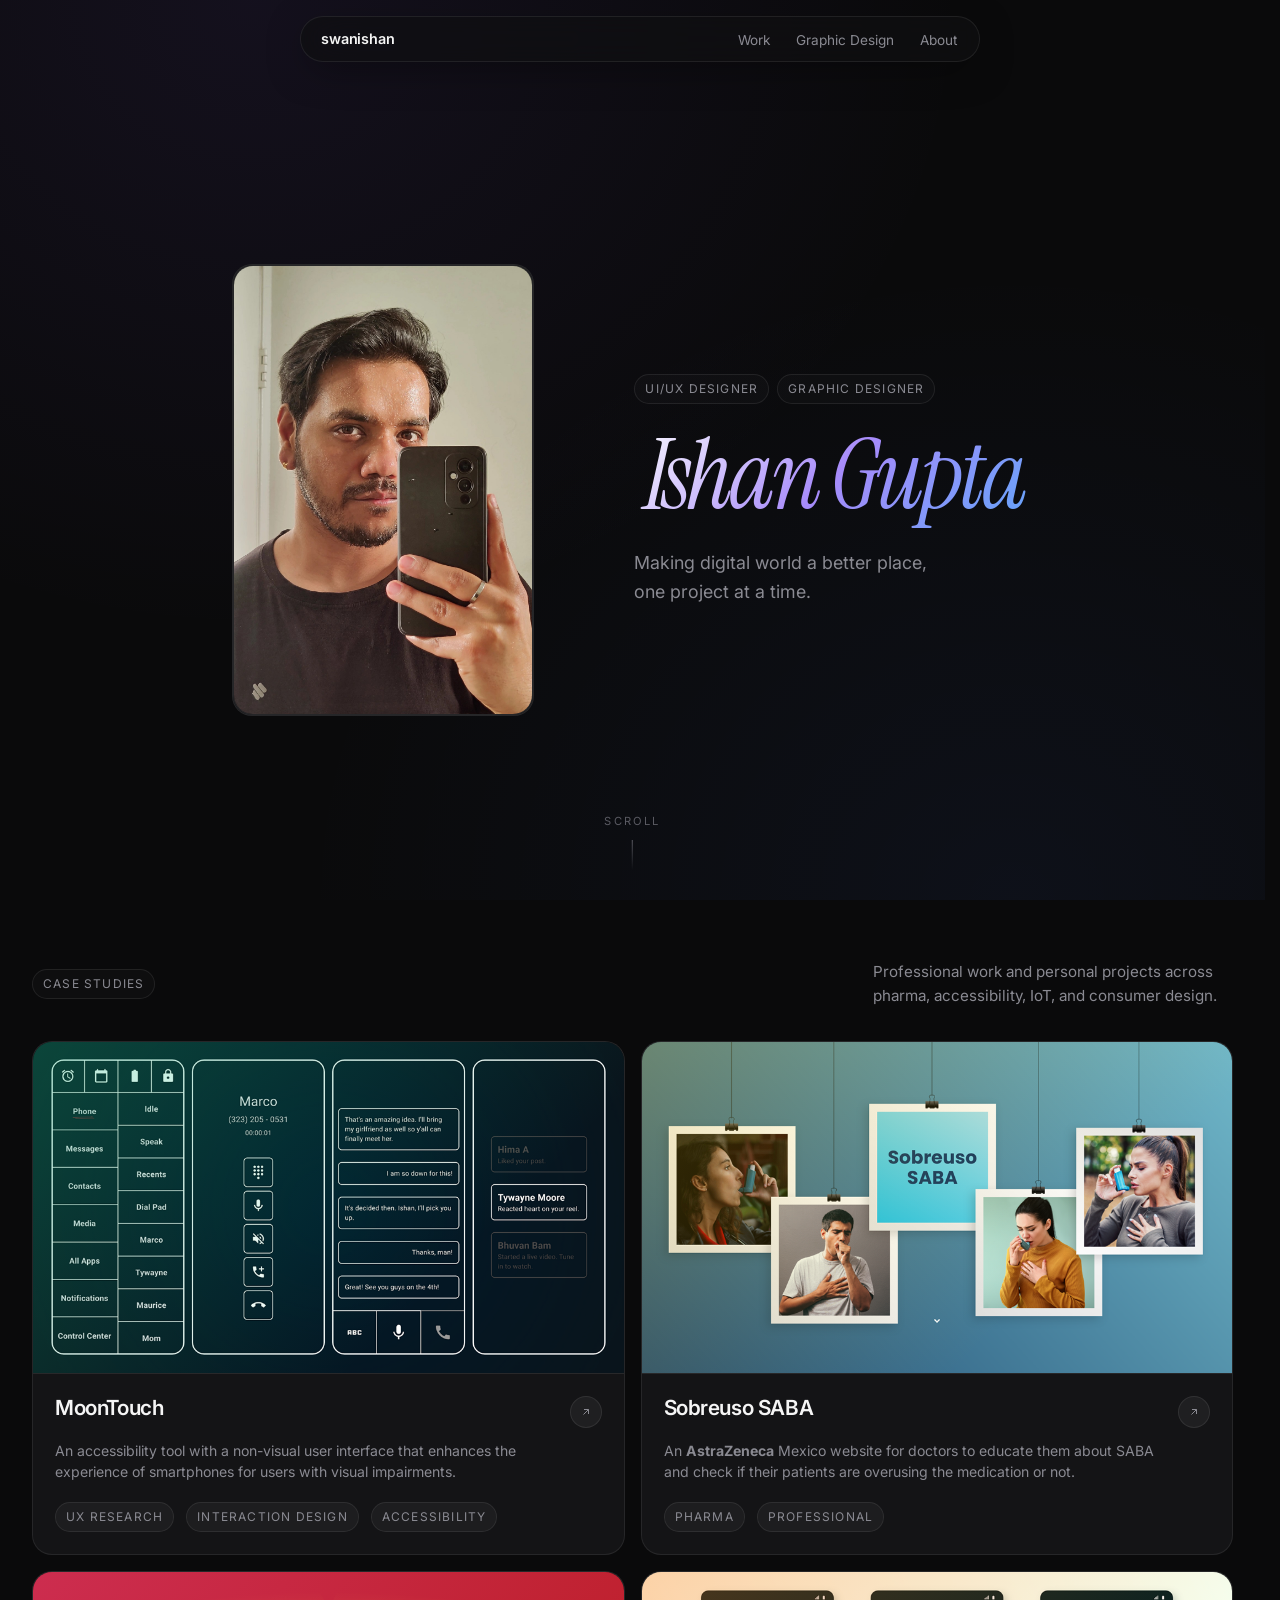
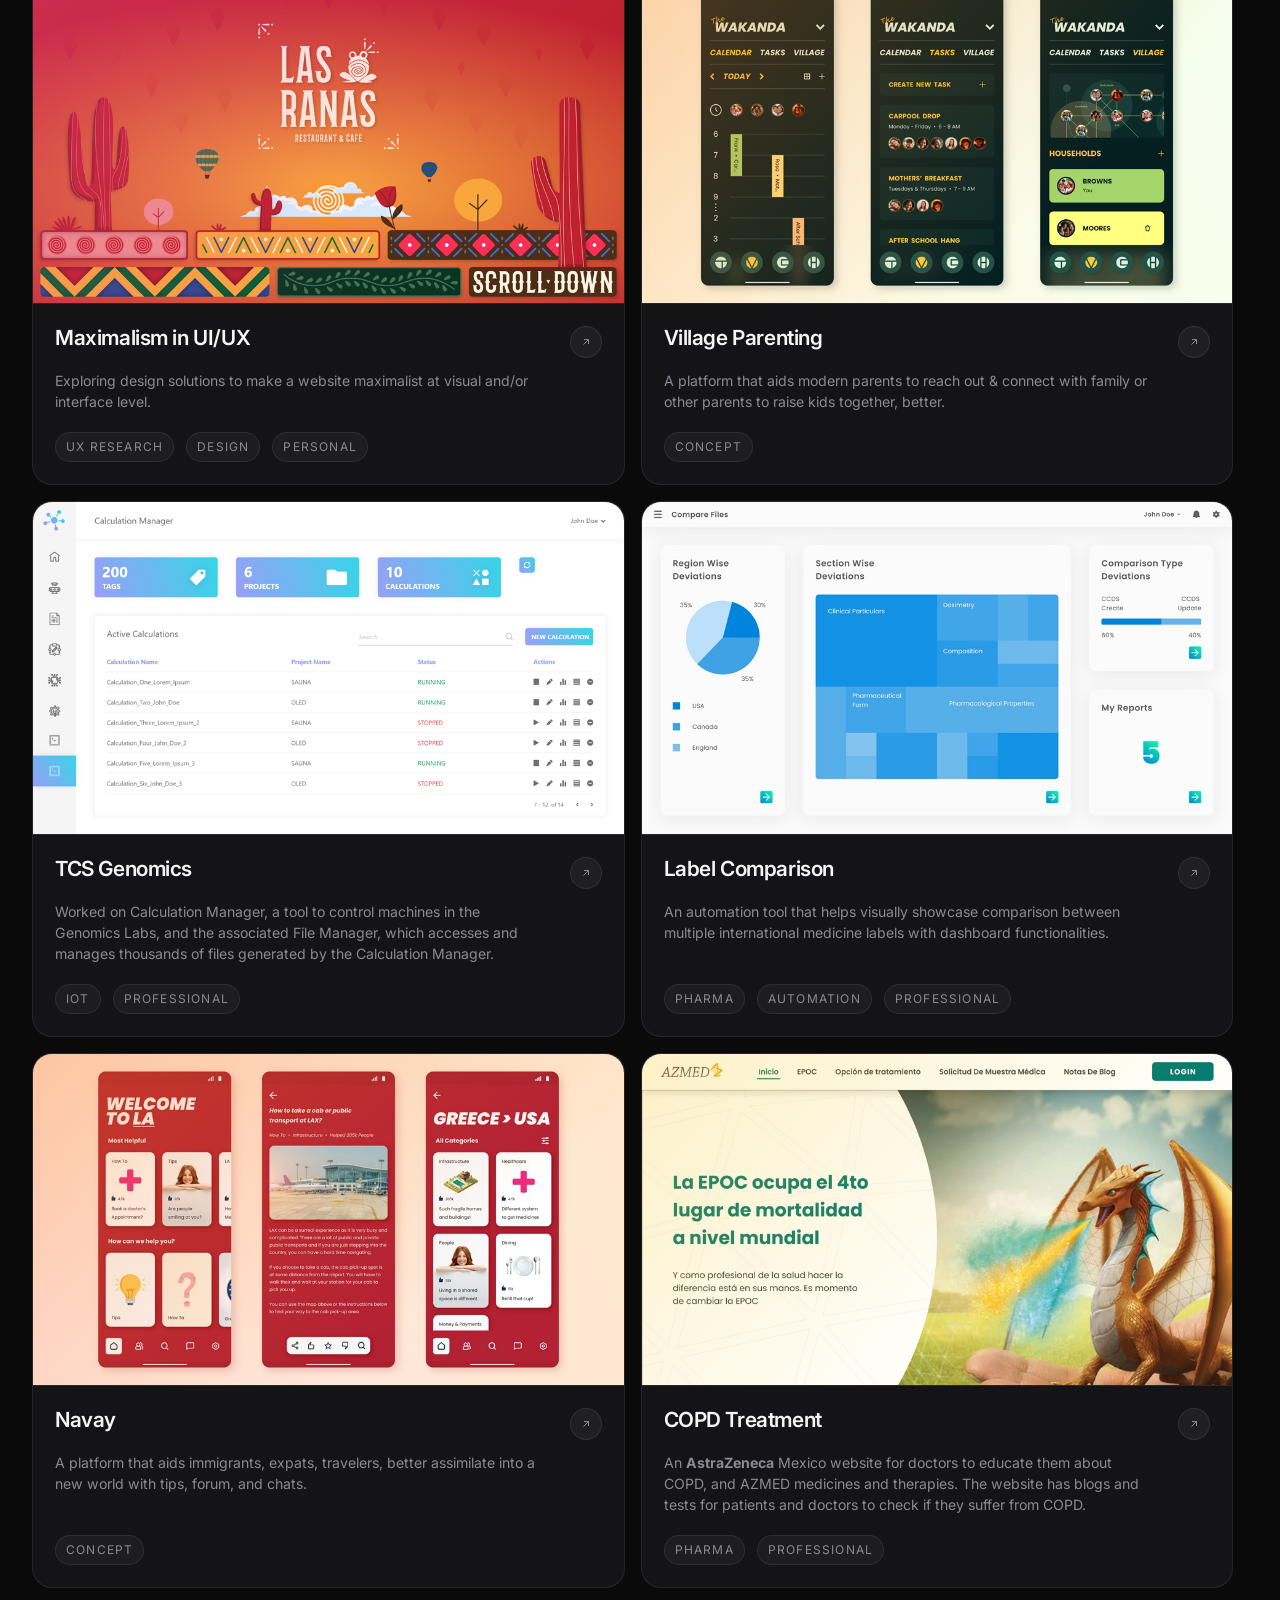
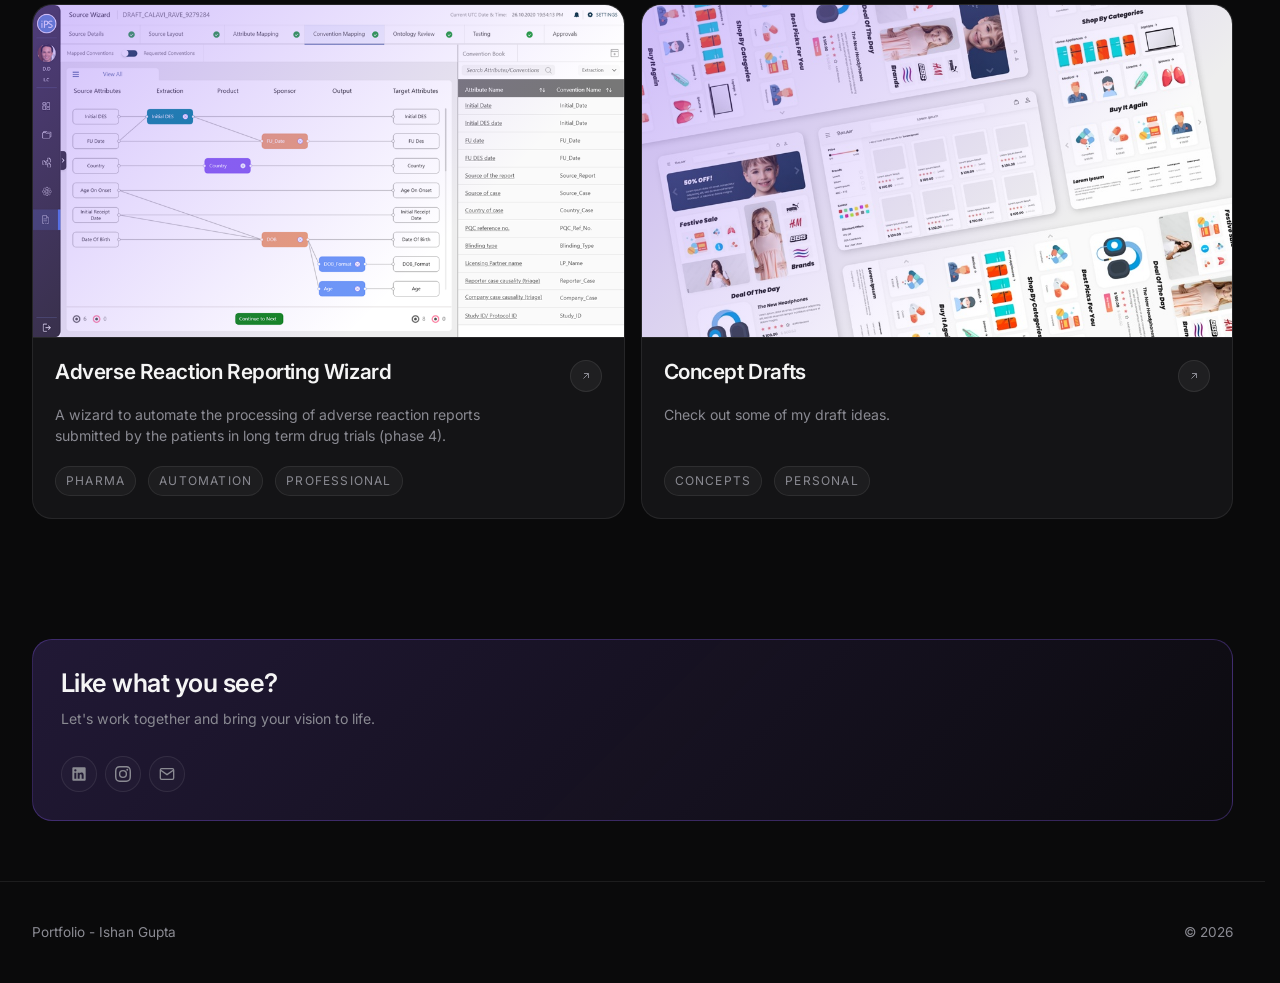
==== index.html @ 483f1e9e "Initial Portfolio Upload" ====
<!DOCTYPE html>
<html lang="en">

<head>
  <meta charset="UTF-8" />
  <meta name="viewport" content="width=device-width, initial-scale=1.0" />
  <title>Ishan Gupta — Portfolio</title>
  <meta name="description" content="Ishan Gupta — UI/UX Designer & Graphic Designer. Portfolio of case studies in accessibility, pharma, UX research." />
  <link rel="preconnect" href="https://fonts.googleapis.com" />
  <link rel="preconnect" href="https://fonts.gstatic.com" crossorigin />
  <link href="https://fonts.googleapis.com/css2?family=Inter:wght@300;400;500;600;700;800&family=Instrument+Serif:ital@0;1&display=swap" rel="stylesheet" />
  <link rel="stylesheet" href="css/style.css" />
</head>

<body>
  <nav>
    <a href="index.html" class="logo">swanishan</a>

    <ul class="nav-links" id="navLinks">
      <li><a href="index.html#work">Work</a></li>
      <li><a href="graphic-design.html">Graphic Design</a></li>
      <li><a href="about.html">About</a></li>
    </ul>

    <button class="menu-toggle" id="menuToggle" aria-label="Toggle menu">☰</button>
  </nav>

  <header class="hero">
    <div class="container">
      <div class="hero-inner">

        <div class="hero-side">
          <div class="hero-stat reveal">
            <img src="assets/home/me.jpg" class="hero-stat" style="height: 50vh;">
          </div>
        </div>
        
        <div>
          <div class="hero-tags reveal">
            <span class="label">UI/UX Designer</span>
            <span class="label">Graphic Designer</span>
          </div>

          <h1 class="reveal"><span class="serif">Ishan Gupta</span></h1>
          <p class="hero-lead reveal">Making digital world a better place, <br>one project at a time.</p>
        </div>
      </div>
    </div>

    <div class="hero-scroll">Scroll</div>
  </header>

  <section id="work">
    <div class="container">

      <div class="section-header reveal">
        <div>
          <span class="label">Case Studies</span>
          <!--<h2 style="margin-top:8px;"><span class="serif">Case Studies</span></h2>-->
        </div>
        <p>Professional work and personal projects across pharma, accessibility, IoT, and consumer design.</p>
      </div>

      <div class="bento-grid">

        <a href="https://moontouch.framer.website" target="_blank" rel="noopener noreferrer" class="bento size-md tone-green">
          <div class="bento-image"><img src="assets/home/project-01-moontouch-thumbnail.png" alt="MoonTouch cover" /></div>

          <div class="bento-body">
            <div class="bento-top">
              <h3 class="bento-title">MoonTouch</h3>
              <div class="bento-arrow">
                <svg viewBox="0 0 24 24" fill="none" stroke="currentColor" stroke-width="2">
                  <path d="M7 17L17 7M17 7H8M17 7V16"/>
                </svg>
              </div>
            </div>

            <div class="bento-bottom">
              <p class="bento-desc">An accessibility tool with a non-visual user interface that enhances the experience of smartphones for users with visual impairments.</p>
              
              <div class="bento-tags">
                <span class="label">UX Research</span>
                <span class="label">Interaction Design</span>
                <span class="label">Accessibility</span>
              </div>
            </div>
          </div>
        </a>

        <a href="projects/saba.html" class="bento size-md tone-yellow">
          <div class="bento-image"><img src="assets/home/project-02-saba-thumbnail.png" alt="Sobreuso SABA" /></div>

          <div class="bento-body">
            <div class="bento-top">
              <h3 class="bento-title">Sobreuso SABA</h3>
              <div class="bento-arrow">
                <svg viewBox="0 0 24 24" fill="none" stroke="currentColor" stroke-width="2">
                  <path d="M7 17L17 7M17 7H8M17 7V16"/>
                </svg>
              </div>
            </div>

            <div class="bento-bottom">
              <p class="bento-desc">An <b>AstraZeneca</b> Mexico website for doctors to educate them about SABA and check if their patients are overusing the medication or not.</p>
              
              <div class="bento-tags">
                <span class="label">Pharma</span>
                <span class="label">Professional</span>
              </div>
            </div>
          </div>
        </a>

        <a href="projects/maximalism.html" class="bento size-md tone-pink">
          <div class="bento-image"><img src="assets/home/project-03-maximalism-thumbnail.png" alt="Maximalism" /></div>

          <div class="bento-body">
            <div class="bento-top">
              <h3 class="bento-title">Maximalism in UI/UX</h3>
              <div class="bento-arrow">
                <svg viewBox="0 0 24 24" fill="none" stroke="currentColor" stroke-width="2">
                  <path d="M7 17L17 7M17 7H8M17 7V16"/>
                </svg>
              </div>
            </div>

            <div class="bento-bottom">
              <p class="bento-desc">Exploring design solutions to make a website maximalist at visual and/or interface level.</p>
              <div class="bento-tags">
                <span class="label">UX Research</span>
                <span class="label">Design</span>
                <span class="label">Personal</span>
              </div>
            </div>
          </div>
        </a>

        <a href="projects/village-parenting.html" class="bento size-md tone-orange">
          <div class="bento-image"><img src="assets/home/project-05-village-thumbnail.png" alt="Village Parenting"/></div>

          <div class="bento-body">
            <div class="bento-top">
              <h3 class="bento-title">Village Parenting</h3>
              <div class="bento-arrow">
                <svg viewBox="0 0 24 24" fill="none" stroke="currentColor" stroke-width="2">
                  <path d="M7 17L17 7M17 7H8M17 7V16"/>
                </svg>
              </div>
            </div>

            <div class="bento-bottom">
              <p class="bento-desc">A platform that aids modern parents to reach out & connect with family or other parents to raise kids together, better.</p>
              <div class="bento-tags">
                <span class="label">Concept</span>
              </div>
            </div>
          </div>
        </a>

        <a href="projects/genomics.html" class="bento size-md">
          <div class="bento-image"><img src="assets/home/project-04-genomics-thumbnail.png" alt="TCS Genomics"/></div>

          <div class="bento-body">
            <div class="bento-top">
              <h3 class="bento-title">TCS Genomics</h3>
              <div class="bento-arrow">
                <svg viewBox="0 0 24 24" fill="none" stroke="currentColor" stroke-width="2">
                  <path d="M7 17L17 7M17 7H8M17 7V16"/>
                </svg>
              </div>
            </div>

            <div class="bento-bottom">
              <p class="bento-desc">Worked on Calculation Manager, a tool to control machines in the Genomics Labs, and the associated File Manager, which accesses and manages thousands of files generated by the Calculation Manager.</p>
              <div class="bento-tags">
                <span class="label">IoT</span>
                <span class="label">Professional</span>
              </div>
            </div>
          </div>
        </a>

        <a href="projects/label.html" class="bento size-md">
          <div class="bento-image"><img src="assets/home/project-06-label-thumbnail.jpg" alt="Label Comparison"/></div>

          <div class="bento-body">
            <div class="bento-top">
              <h3 class="bento-title">Label Comparison</h3>
              <div class="bento-arrow">
                <svg viewBox="0 0 24 24" fill="none" stroke="currentColor" stroke-width="2">
                  <path d="M7 17L17 7M17 7H8M17 7V16"/>
                </svg>
              </div>
            </div>

            <div class="bento-bottom">
              <p class="bento-desc">An automation tool that helps visually showcase comparison between multiple international medicine labels with dashboard functionalities.</p>
              <div class="bento-tags">
                <span class="label">Pharma</span>
                <span class="label">Automation</span>
                <span class="label">Professional</span>
              </div>
            </div>
          </div>
        </a>

        <a href="projects/navay.html" class="bento size-md tone-orange">
          <div class="bento-image"><img src="assets/home/project-07-navay-thumbnail.jpg" alt="Navay"/></div>

          <div class="bento-body">
            <div class="bento-top">
              <h3 class="bento-title">Navay</h3>
              <div class="bento-arrow">
                <svg viewBox="0 0 24 24" fill="none" stroke="currentColor" stroke-width="2">
                  <path d="M7 17L17 7M17 7H8M17 7V16"/>
                </svg>
              </div>
            </div>

            <div class="bento-bottom">
              <p class="bento-desc">A platform that aids immigrants, expats, travelers, better assimilate into a new world with tips, forum, and chats.</p>
              <div class="bento-tags">
                <span class="label">Concept</span>
              </div>
            </div>
          </div>
        </a>

        <a href="projects/copd.html" class="bento size-md tone-yellow">
          <div class="bento-image"><img src="assets/home/project-08-copd-thumbnail.png" alt="COPD Treatment"/></div>

          <div class="bento-body">
            <div class="bento-top">
              <h3 class="bento-title">COPD Treatment</h3>
              <div class="bento-arrow">
                <svg viewBox="0 0 24 24" fill="none" stroke="currentColor" stroke-width="2">
                  <path d="M7 17L17 7M17 7H8M17 7V16"/>
                </svg>
              </div>
            </div>

            <div class="bento-bottom">
              <p class="bento-desc">An <b>AstraZeneca</b> Mexico website for doctors to educate them about COPD, and AZMED medicines and therapies. The website has blogs and tests for patients and doctors to check if they suffer from COPD.</p>
              <div class="bento-tags">
                <span class="label">Pharma</span>
                <span class="label">Professional</span>
              </div>
            </div>
          </div>
        </a>

        <a href="projects/adverse-report.html" class="bento size-md tone-purple">
          <div class="bento-image"><img src="assets/home/project-09-adverse-thumbnail.png" alt="Adverse Report Wizard"/></div>

          <div class="bento-body">
            <div class="bento-top">
              <h3 class="bento-title">Adverse Reaction Reporting Wizard</h3>
              <div class="bento-arrow">
                <svg viewBox="0 0 24 24" fill="none" stroke="currentColor" stroke-width="2">
                  <path d="M7 17L17 7M17 7H8M17 7V16"/>
                </svg>
              </div>
            </div>

            <div class="bento-bottom">
              <p class="bento-desc">A wizard to automate the processing of adverse reaction reports submitted by the patients in long term drug trials (phase 4).</p>
              <div class="bento-tags">
                <span class="label">Pharma</span>
                <span class="label">Automation</span>
                <span class="label">Professional</span>
              </div>
            </div>
          </div>
        </a>

        <a href="projects/concepts.html" class="bento size-md tone-purple">
          <div class="bento-image"><img src="assets/home/project-10-concepts-thumbnail.jpg" alt="Adverse Report Wizard"/></div>

          <div class="bento-body">
            <div class="bento-top">
              <h3 class="bento-title">Concept Drafts</h3>
              <div class="bento-arrow">
                <svg viewBox="0 0 24 24" fill="none" stroke="currentColor" stroke-width="2">
                  <path d="M7 17L17 7M17 7H8M17 7V16"/>
                </svg>
              </div>
            </div>

            <div class="bento-bottom">
              <p class="bento-desc">Check out some of my draft ideas.</p>
              <div class="bento-tags">
                <span class="label">Concepts</span>
                <span class="label">Personal</span>
              </div>
            </div>
          </div>
        </a>

      </div>
    </div>
  </section>

  <section>
    <div class="container">
      <div class="bento size-wide no-image tone-purple">

        <div class="bento-body">
          <div class="bento-top">
            <div style="width: 100%;">
              <h3 class="bento-title" style="font-size:1.6rem;">Like what you see?</h3>
              <p class="bento-desc" style="margin-top:10px;">Let's work together and bring your vision to life.</p>
            </div>
          </div>

          <div style="margin-top:auto;">
            <div class="social-links">

              <a href="https://www.linkedin.com/in/swanishan" target="_blank" rel="noopener" aria-label="LinkedIn">
                <svg viewBox="0 0 24 24" fill="currentColor">
                  <path d="M20.5 2h-17A1.5 1.5 0 002 3.5v17A1.5 1.5 0 003.5 22h17a1.5 1.5 0 001.5-1.5v-17A1.5 1.5 0 0020.5 2zM8 19H5v-9h3zM6.5 8.25A1.75 1.75 0 118.3 6.5a1.78 1.78 0 01-1.8 1.75zM19 19h-3v-4.74c0-1.42-.6-1.93-1.38-1.93A1.74 1.74 0 0013 14.19a.66.66 0 000 .14V19h-3v-9h2.9v1.3a3.11 3.11 0 012.7-1.4c1.55 0 3.36.86 3.36 3.66z"/>
                </svg>
              </a>

              <a href="https://www.instagram.com/swanishan" target="_blank" rel="noopener" aria-label="Instagram">
                <svg viewBox="0 0 24 24" fill="currentColor">
                  <path d="M12 2.163c3.204 0 3.584.012 4.85.07 3.252.148 4.771 1.691 4.919 4.919.058 1.265.069 1.645.069 4.849 0 3.205-.012 3.584-.069 4.849-.149 3.225-1.664 4.771-4.919 4.919-1.266.058-1.644.07-4.85.07-3.204 0-3.584-.012-4.849-.07-3.26-.149-4.771-1.699-4.919-4.92-.058-1.265-.07-1.644-.07-4.849 0-3.204.013-3.583.07-4.849.149-3.227 1.664-4.771 4.919-4.919 1.266-.057 1.645-.069 4.849-.069zM12 0C8.741 0 8.333.014 7.053.072 2.695.272.273 2.69.073 7.052.014 8.333 0 8.741 0 12c0 3.259.014 3.668.072 4.948.2 4.358 2.618 6.78 6.98 6.98C8.333 23.986 8.741 24 12 24c3.259 0 3.668-.014 4.948-.072 4.354-.2 6.782-2.618 6.979-6.98.059-1.28.073-1.689.073-4.948 0-3.259-.014-3.667-.072-4.947-.196-4.354-2.617-6.78-6.979-6.98C15.668.014 15.259 0 12 0zm0 5.838a6.162 6.162 0 100 12.324 6.162 6.162 0 000-12.324zM12 16a4 4 0 110-8 4 4 0 010 8zm6.406-11.845a1.44 1.44 0 100 2.881 1.44 1.44 0 000-2.881z"/>
                </svg>
              </a>

              <a href="mailto:swanishan@gmail.com" aria-label="Email">
                <svg viewBox="0 0 24 24" fill="none" stroke="currentColor" stroke-width="2">
                  <path d="M4 4h16c1.1 0 2 .9 2 2v12c0 1.1-.9 2-2 2H4c-1.1 0-2-.9-2-2V6c0-1.1.9-2 2-2z"/>
                  <path d="M22 6l-10 7L2 6"/>
                </svg>
              </a>

            </div>
          </div>
        </div>

      </div>
    </div>
  </section>

  <footer>
    <div class="container">
      <p>Portfolio - Ishan Gupta</p>
      <p>© 2026</p>
    </div>
  </footer>

  <script src="js/main.js"></script>
</body>

</html>
---- css/style.css ----
/* ============================================================
   ISHAN GUPTA PORTFOLIO — BENTO DARK (FIXED)
   ============================================================ */

*,
*::before,
*::after {
  box-sizing: border-box;
  margin: 0;
  padding: 0;
}

:root {
  --bg: #0a0a0b;
  --bg-2: #0f0f11;
  --bg-3: #161618;
  --text: #f5f5f5;
  --text-dim: #8a8a92;
  --text-muted: #5a5a62;
  --accent: #ffffff;
  --border: rgba(255, 255, 255, 0.08);
  --border-strong: rgba(255, 255, 255, 0.14);
  --card: #141416;
  --card-hover: #1c1c1f;

  --c-blue: #4a7cff;
  --c-purple: #8b5cf6;
  --c-pink: #ec4899;
  --c-orange: #f97316;
  --c-green: #10b981;
  --c-yellow: #f5c518;
  --c-cyan: #06b6d4;
  --c-red: #ef4444;

  --radius: 20px;
  --radius-lg: 28px;
  --radius-sm: 12px;
}

html { scroll-behavior: smooth; scrollbar-gutter: stable;}

body {
  font-family: 'Inter', -apple-system, BlinkMacSystemFont, sans-serif;
  background: var(--bg);
  color: var(--text);
  line-height: 1.5;
  -webkit-font-smoothing: antialiased;
  overflow-x: hidden;
  background-image:
    radial-gradient(at 20% 0%, rgba(139, 92, 246, 0.08), transparent 50%),
    radial-gradient(at 80% 100%, rgba(74, 124, 255, 0.06), transparent 50%);
  background-attachment: fixed;
}

a { color: inherit; text-decoration: none; }
img { max-width: 100%; display: block; }
ul { list-style: none; }

::selection { background: #fff; color: #000; }

/* ---------- TYPOGRAPHY ---------- */
.serif {
  font-family: 'Instrument Serif', serif;
  font-style: italic;
  font-weight: 400;
}

h1, h2, h3, h4 {
  font-weight: 600;
  letter-spacing: -0.025em;
  line-height: 1.05;
  color: var(--text);
}

p { line-height: 1.6; }

.label {
  font-size: 0.75rem;
  text-transform: uppercase;
  letter-spacing: 0.1em;
  color: var(--text-dim);
  display: inline-block;
  align-items: center;
  gap: 6px;
  padding: 5px 10px;
  border: 1px solid var(--border);
  border-radius: 100px;
  background: rgba(255,255,255,0.02);
}

.label::before {
  content: '';
  width: 5px;
  height: 5px;
  border-radius: 50%;
  background: currentColor;
  opacity: 0.7;
  flex-shrink: 0;
}

/* ---------- LAYOUT ---------- */
.container {
  max-width: 1320px;
  margin: 0 auto;
  padding: 0 32px;
}

section { padding: 60px 0; }

/* ---------- NAVIGATION ---------- */
nav {
  position: fixed;
  top: 16px;
  left: 50%;
  transform: translateX(-50%);
  z-index: 100;
  padding: 10px 10px 10px 20px;
  display: flex;
  justify-content: space-between;
  align-items: center;
  gap: 40px;
  background: rgba(15, 15, 16, 0.75);
  backdrop-filter: blur(20px) saturate(180%);
  -webkit-backdrop-filter: blur(20px) saturate(180%);
  border: 1px solid var(--border);
  border-radius: 100px;
  box-shadow: 0 10px 40px -10px rgba(0,0,0,0.5);
  width: calc(100% - 32px);
  max-width: 680px;
}

.logo {
  font-weight: 600;
  font-size: 0.9rem;
  letter-spacing: -0.01em;
  display: flex;
  align-items: center;
  gap: 8px;
  white-space: nowrap;
}

.logo-mark {
  width: 24px;
  height: 24px;
  border-radius: 7px;
  background: linear-gradient(135deg, var(--c-purple), var(--c-blue));
  display: flex;
  align-items: center;
  justify-content: center;
  font-size: 0.8rem;
  font-weight: 700;
  color: #fff;
  flex-shrink: 0;
}

.nav-links {
  display: flex;
  gap: 2px;
}

.nav-links a {
  font-size: 0.85rem;
  color: var(--text-dim);
  padding: 6px 12px;
  border-radius: 100px;
  transition: all 0.2s;
}

.nav-links a:hover,
.nav-links a.active {
  color: var(--text);
  background: rgba(255,255,255,0.06);
}

.menu-toggle {
  display: none;
  background: rgba(255,255,255,0.05);
  border: 1px solid var(--border);
  color: var(--text);
  cursor: pointer;
  width: 34px;
  height: 34px;
  border-radius: 50%;
  align-items: center;
  justify-content: center;
  font-size: 1.1rem;
}

/* ---------- HERO ---------- */
.hero {
  min-height: 100vh;
  display: flex;
  flex-direction: column;
  justify-content: center;
  padding-top: 140px;
  padding-bottom: 60px;
}

.hero-inner {
  display: flex;
  flex-direction:row;
  flex-wrap: wrap;
  /*grid-template-columns: 1.4fr 1fr;*/
  gap: 100px;
  align-items: center;
  justify-content: center;
}

.hero h1 {
  font-size: clamp(2.5rem, 8vw, 6rem);
  line-height: 0.95;
  margin-bottom: 28px;
  letter-spacing: -0.04em;
  font-weight: 600;
}

.hero h1 .serif {
  font-weight: 400;
  background: linear-gradient(135deg, #fff 0%, #a78bfa 50%, #60a5fa 100%);
  -webkit-background-clip: text;
  background-clip: text;
  -webkit-text-fill-color: transparent;
  padding-left: 0.1em;
  padding-right: 0.1em;
}

.hero-tags {
  display: flex;
  gap: 8px;
  flex-wrap: wrap;
  margin-bottom: 24px;
}

.hero-lead {
  font-size: clamp(1.05rem, 1.4vw, 1.25rem);
  color: var(--text-dim);
  max-width: 540px;
}

.hero-lead .serif { color: var(--text); }

.hero-side {
  display: flex;
  flex-direction: column;
  gap: 12px;
  justify-content: end;
}

.hero-stat {
  background: var(--card);
  border: 1px solid var(--border);
  border-radius: var(--radius);
  width: fit-content;
  display: flex;
  align-items: end;
  gap: 16px;
}

.hero-stat-num {
  font-size: 1.8rem;
  font-weight: 600;
  letter-spacing: -0.03em;
  background: linear-gradient(135deg, #fff, #888);
  -webkit-background-clip: text;
  background-clip: text;
  -webkit-text-fill-color: transparent;
  flex-shrink: 0;
}

.hero-stat-label {
  font-size: 0.8rem;
  color: var(--text-dim);
  line-height: 1.4;
}

.hero-scroll {
  position: absolute;
  bottom: 30px;
  left: 50%;
  transform: translateX(-50%);
  font-size: 0.7rem;
  letter-spacing: 0.2em;
  text-transform: uppercase;
  color: var(--text-muted);
  display: flex;
  flex-direction: column;
  align-items: center;
  gap: 10px;
  animation: bob 2s ease-in-out infinite;
}

.hero-scroll::after {
  content: '';
  width: 1px;
  height: 30px;
  background: linear-gradient(to bottom, var(--text-muted), transparent);
}

@keyframes bob {
  0%, 100% { transform: translate(-50%, 0); }
  50% { transform: translate(-50%, 6px); }
}

/* ---------- SECTION HEADERS ---------- */
.section-header {
  margin-bottom: 32px;
  display: flex;
  justify-content: space-between;
  align-items: end;
  gap: 24px;
  flex-wrap: wrap;
}

.section-header h2 {
  font-size: clamp(1.8rem, 4vw, 3rem);
  letter-spacing: -0.035em;
}

.section-header p {
  color: var(--text-dim);
  font-size: 0.95rem;
  max-width: 360px;
}

.section-header .label { margin-bottom: 10px; }

/* ============================================================
   BENTO GRID — STACKED LAYOUT (NO OVERLAP)
   ============================================================ */
.bento-grid {
  display: grid;
  grid-template-columns: repeat(6, 1fr);
  grid-auto-rows: auto;
  gap: 16px;
}

.bento {
  position: relative;
  border-radius: var(--radius);
  background: var(--card);
  border: 1px solid var(--border);
  transition: transform 0.4s cubic-bezier(0.2, 0.8, 0.2, 1), border-color 0.3s;
  cursor: pointer;
  overflow: hidden;
  display: flex;
  flex-direction: column;
}

.bento:hover {
  transform: translateY(-4px);
  border-color: var(--border-strong);
}

/* Image is now a normal flex child — not absolutely positioned */
.bento-image {
  position: relative;
  width: 100%;
  aspect-ratio: 16 / 9;
  overflow: hidden;
  flex-shrink: 0;
  border-bottom: 1px solid var(--border);
  background: var(--bg-3);
}

.bento-image img {
  width: 100%;
  height: 100%;
  object-fit: cover;
  transition: transform 0.6s cubic-bezier(0.2, 0.8, 0.2, 1);
  display: block;
}

.bento:hover .bento-image img {
  transform: scale(1.06);
}

/* Tone overlays — applied as a layer above the image, below the content */
.bento-image::after {
  content: '';
  position: absolute;
  inset: 0;
  z-index: 1;
  pointer-events: none;
}

.bento.tone-blue   .bento-image::after { background: linear-gradient(135deg, rgba(74,124,255,0.35), transparent 70%); }
.bento.tone-purple .bento-image::after { background: linear-gradient(135deg, rgba(139,92,246,0.4), transparent 70%); }
.bento.tone-pink   .bento-image::after { background: linear-gradient(135deg, rgba(236,72,153,0.3), transparent 70%); }
.bento.tone-orange .bento-image::after { background: linear-gradient(135deg, rgba(249,115,22,0.3), transparent 70%); }
.bento.tone-green  .bento-image::after { background: linear-gradient(135deg, rgba(16,185,129,0.3), transparent 70%); }
.bento.tone-yellow .bento-image::after { background: linear-gradient(135deg, rgba(245,197,24,0.25), transparent 70%); }
.bento.tone-cyan   .bento-image::after { background: linear-gradient(135deg, rgba(6,182,212,0.3), transparent 70%); }
.bento.tone-red    .bento-image::after { background: linear-gradient(135deg, rgba(239,68,68,0.3), transparent 70%); }

/* Body sits BELOW the image as a normal flex child */
.bento-body {
  padding: 22px;
  display: flex;
  flex-direction: column;
  gap: 12px;
  flex: 1;
}

.bento-top {
  display: flex;
  justify-content: space-between;
  align-items: start;
  gap: 12px;
}

.bento-title {
  font-size: 1.3rem;
  font-weight: 600;
  letter-spacing: -0.02em;
  line-height: 1.2;
  color: var(--text);
}

.bento-bottom {
  display: flex;
  flex-direction: column;
  gap: 20px;
  flex: 1;
}

.bento-desc {
  color: var(--text-dim);
  font-size: 0.88rem;
  line-height: 1.5;
  width: 90%;
  display: block;
}

.bento-tags {
  display: flex;
  gap: 12px;
  flex-wrap: wrap;
  margin-top: auto;
}

.bento-tags .label {
  background: rgba(255,255,255,0.04);
  border-color: var(--border);
  color: var(--text-dim);
}

.bento-arrow {
  width: 32px;
  height: 32px;
  border-radius: 50%;
  background: rgba(255,255,255,0.05);
  border: 1px solid var(--border);
  display: flex;
  align-items: center;
  justify-content: center;
  flex-shrink: 0;
  color: var(--text-dim);
  transition: all 0.3s;
}

.bento:hover .bento-arrow {
  background: var(--accent);
  color: #000;
  border-color: var(--accent);
  transform: rotate(-45deg);
}

.bento-arrow svg { width: 12px; height: 12px; }

/* Size variants — control column span and image aspect ratio per card */
.bento.size-lg     { grid-column: span 4; }
.bento.size-md     { grid-column: span 3; }
.bento.size-sm     { grid-column: span 2; }
.bento.size-wide   { grid-column: span 6; }
.bento.size-square { grid-column: span 2; }

/* Featured card */
.bento.feature {
  background: linear-gradient(135deg, #1a1a1f 0%, #0f0f12 100%);
  border: 1px solid var(--border-strong);
}

.bento.feature .bento-title { font-size: 2rem; }
.bento.feature .bento-desc  { font-size: 0.95rem; max-width: 90%; }
.bento.feature .bento-image { aspect-ratio: 16 / 9; }

/* No-image card (text-only bento) */
.bento.no-image .bento-image { display: none; }
.bento.no-image .bento-body { padding: 28px; min-height: 180px; }

.bento.no-image.tone-purple { background: linear-gradient(135deg, rgba(139,92,246,0.18), rgba(139,92,246,0.02)); border-color: rgba(139,92,246,0.3); }
.bento.no-image.tone-blue   { background: linear-gradient(135deg, rgba(74,124,255,0.18), rgba(74,124,255,0.02)); border-color: rgba(74,124,255,0.3); }
.bento.no-image.tone-green  { background: linear-gradient(135deg, rgba(16,185,129,0.18), rgba(16,185,129,0.02)); border-color: rgba(16,185,129,0.3); }

/* ---------- GALLERY ---------- */
.graphic-section {
  background: var(--bg-2);
  border-top: 1px solid var(--border);
  border-bottom: 1px solid var(--border);
}

.gallery-grid {
  display: grid;
  grid-template-columns: repeat(4, 1fr);
  grid-auto-rows: 240px;
  gap: 16px;
}

.gallery-item {
  position: relative;
  border-radius: var(--radius);
  overflow: hidden;
  background: var(--card);
  border: 1px solid var(--border);
  transition: transform 0.4s;
  cursor: pointer;
}

.gallery-item:hover { transform: translateY(-3px); }

.gallery-item img {
  width: 100%;
  height: 100%;
  object-fit: cover;
  transition: transform 0.6s;
}

.gallery-item:hover img { transform: scale(1.06); }

.gallery-item-label {
  position: absolute;
  bottom: 12px;
  left: 12px;
  padding: 6px 10px;
  background: rgba(0,0,0,0.65);
  backdrop-filter: blur(10px);
  -webkit-backdrop-filter: blur(10px);
  border: 1px solid rgba(255,255,255,0.1);
  border-radius: 100px;
  font-size: 0.7rem;
  color: #fff;
  letter-spacing: 0.05em;
}

.gallery-item.size-tall { grid-row: span 2; }
.gallery-item.size-wide { grid-column: span 2; }

/* ---------- ABOUT ---------- */
.about-grid {
  display: grid;
  grid-template-columns: 1.3fr 1fr;
  gap: 16px;
  align-items: stretch;
}

.about-bio-card {
  background: var(--card);
  border: 1px solid var(--border);
  border-radius: var(--radius-lg);
  padding: 40px;
  display: flex;
  flex-direction: column;
  gap: 32px;
  min-height: 380px;
}

.about-bio {
  font-size: clamp(1.3rem, 2vw, 1.75rem);
  line-height: 1.35;
  font-weight: 500;
}

.about-bio .serif { color: var(--text); font-size: 1.1em; }
.about-bio .comma { color: var(--text-muted); margin: 0 4px; }

.about-bio-full {
  font-size: 1.05rem;
  color: var(--text-dim);
  line-height: 1.7;
}

.about-bio-full .serif { color: var(--text); }
.about-bio-full p + p { margin-top: 14px; }

.about-status {
  background: var(--card);
  border: 1px solid var(--border);
  border-radius: var(--radius-lg);
  padding: 32px;
  display: flex;
  flex-direction: column;
  gap: 16px;
  min-height: 380px;
  position: relative;
  overflow: hidden;
}

.about-status::before {
  content: '';
  position: absolute;
  top: -50%;
  right: -30%;
  width: 300px;
  height: 300px;
  background: radial-gradient(circle, rgba(16,185,129,0.18), transparent 70%);
  pointer-events: none;
}

.status-badge {
  display: inline-flex;
  align-items: center;
  gap: 8px;
  padding: 6px 12px;
  background: rgba(16, 185, 129, 0.1);
  border: 1px solid rgba(16, 185, 129, 0.3);
  border-radius: 100px;
  color: #4ade80;
  font-size: 0.78rem;
  font-weight: 500;
  width: fit-content;
}

.status-dot {
  width: 8px;
  height: 8px;
  background: #4ade80;
  border-radius: 50%;
  animation: pulse 2s infinite;
}

@keyframes pulse {
  0% { box-shadow: 0 0 0 0 rgba(74, 222, 128, 0.7); }
  70% { box-shadow: 0 0 0 8px rgba(74, 222, 128, 0); }
  100% { box-shadow: 0 0 0 0 rgba(74, 222, 128, 0); }
}

.about-status h3 { font-size: 1.4rem; }
.about-status > p { color: var(--text-dim); }

.contact-links {
  display: flex;
  flex-direction: column;
  gap: 8px;
  margin-top: auto;
  position: relative;
}

.contact-links a {
  display: flex;
  align-items: center;
  justify-content: space-between;
  padding: 12px 16px;
  background: var(--bg-3);
  border: 1px solid var(--border);
  border-radius: var(--radius-sm);
  transition: all 0.2s;
  font-size: 0.88rem;
}

.contact-links a:hover {
  background: var(--accent);
  color: #000;
  border-color: var(--accent);
  transform: translateX(2px);
}

.contact-links a svg { width: 14px; height: 14px; }

/* ---------- SKILLS BENTO ---------- */
.skills-grid {
  display: grid;
  grid-template-columns: repeat(4, 1fr);
  gap: 16px;
}

.skill-card {
  background: var(--card);
  border: 1px solid var(--border);
  border-radius: var(--radius);
  padding: 24px;
  display: flex;
  flex-direction: column;
  gap: 10px;
  transition: transform 0.3s, border-color 0.3s;
}

.skill-card:hover {
  transform: translateY(-3px);
  border-color: var(--border-strong);
}

.skill-icon {
  width: 38px;
  height: 38px;
  border-radius: 10px;
  display: flex;
  align-items: center;
  justify-content: center;
  font-size: 1.1rem;
  background: rgba(255,255,255,0.04);
  border: 1px solid var(--border);
  margin-bottom: 6px;
}

.skill-card h4 { font-size: 1rem; font-weight: 600; }
.skill-card p  { color: var(--text-dim); font-size: 0.85rem; line-height: 1.5; }

.skill-card.size-md { grid-column: span 2; }

/* ---------- TIMELINE ---------- */
.timeline { margin-top: 32px; }

.timeline-item {
  display: grid;
  grid-template-columns: 220px 1fr;
  gap: 40px;
  padding: 24px 0;
  border-top: 1px solid var(--border);
  align-items: start;
}

.timeline-item:last-child { border-bottom: 1px solid var(--border); }

.timeline-date {
  color: var(--text-dim);
  font-size: 0.8rem;
  letter-spacing: 0.08em;
  text-transform: uppercase;
}

.timeline-content h4 { font-size: 1.1rem; margin-bottom: 4px; }
.timeline-content p  { color: var(--text-dim); font-size: 0.92rem; }

/* ============================================================
   CASE STUDY DETAIL
   ============================================================ */
.case-hero {
  padding-top: 140px;
  padding-bottom: 40px;
}

.case-hero .container { max-width: 980px; }

.back-link {
  display: inline-flex;
  align-items: center;
  gap: 8px;
  color: var(--text-dim);
  font-size: 0.85rem;
  margin-bottom: 32px;
  transition: all 0.2s;
}

.back-link:hover { color: var(--text); gap: 12px; }
.back-link svg { width: 14px; height: 14px; }

.forward-link {
  display: inline-flex;
  align-items: center;
  gap: 8px;
  color: var(--text-dim);
  font-size: 0.85rem;
  margin-bottom: 32px;
  transition: all 0.2s;
}

.forward-link:hover {
  color: var(--text);
  gap: 12px;
}

.forward-link svg {
  width: 14px;
  height: 14px;
}


.case-meta {
  display: flex;
  gap: 8px;
  flex-wrap: wrap;
  margin-bottom: 20px;
}

.case-hero h1 {
  font-size: clamp(2.5rem, 6.5vw, 4.5rem);
  margin-bottom: 20px;
  letter-spacing: -0.04em;
}

.case-summary {
  font-size: 1.15rem;
  color: var(--text-dim);
  line-height: 1.55;
  max-width: 700px;
}

.case-cover {
  aspect-ratio: 16/9;
  border-radius: var(--radius-lg);
  overflow: hidden;
  border: 1px solid var(--border);
  margin: 48px 0;
  background: var(--card);
  position: relative;
}

.case-cover img {
  width: 100%;
  height: 100%;
  object-fit: cover;
  display: block;
}

.case-cover.tone-purple::after,
.case-cover.tone-blue::after,
.case-cover.tone-pink::after,
.case-cover.tone-orange::after,
.case-cover.tone-green::after,
.case-cover.tone-yellow::after,
.case-cover.tone-cyan::after,
.case-cover.tone-red::after {
  content: '';
  position: absolute;
  inset: 0;
  pointer-events: none;
}

.case-cover.tone-purple::after { background: linear-gradient(135deg, rgba(139,92,246,0.4), transparent 60%); }
.case-cover.tone-blue::after   { background: linear-gradient(135deg, rgba(74,124,255,0.4), transparent 60%); }
.case-cover.tone-pink::after   { background: linear-gradient(135deg, rgba(236,72,153,0.35), transparent 60%); }
.case-cover.tone-orange::after { background: linear-gradient(135deg, rgba(249,115,22,0.35), transparent 60%); }
.case-cover.tone-green::after  { background: linear-gradient(135deg, rgba(16,185,129,0.35), transparent 60%); }
.case-cover.tone-yellow::after { background: linear-gradient(135deg, rgba(245,197,24,0.3), transparent 60%); }
.case-cover.tone-cyan::after   { background: linear-gradient(135deg, rgba(6,182,212,0.35), transparent 60%); }
.case-cover.tone-red::after    { background: linear-gradient(135deg, rgba(239,68,68,0.35), transparent 60%); }

.case-info-grid {
  display: grid;
  grid-template-columns: repeat(4, 1fr);
  gap: 0;
  padding: 28px 0;
  border-top: 1px solid var(--border);
  border-bottom: 1px solid var(--border);
  margin-bottom: 60px;
}

.case-info-item {
  padding: 0 24px;
  border-left: 1px solid var(--border);
}

.case-info-item:first-child { border-left: none; padding-left: 0; }

.case-info-item h5 {
  font-size: 0.7rem;
  text-transform: uppercase;
  letter-spacing: 0.12em;
  color: var(--text-dim);
  margin-bottom: 6px;
  font-weight: 500;
}

.case-info-item p { font-size: 0.95rem; color: var(--text); }

.case-section {
  padding: 32px 0;
  max-width: 760px;
  margin: 0 auto;
}

.case-section h2 {
  font-size: clamp(1.4rem, 2.5vw, 2rem);
  margin-bottom: 18px;
  letter-spacing: -0.025em;
}

.case-section p {
  color: var(--text-dim);
  font-size: 1.02rem;
  line-height: 1.75;
  margin-bottom: 14px;
}

.case-section p .serif { color: var(--text); }

.case-image {
  width: 100%;
  aspect-ratio: 16/9;
  border-radius: var(--radius);
  overflow: hidden;
  border: 1px solid var(--border);
  margin: 28px 0;
  background: var(--card);
  position: relative;
}

.case-image-tall {
  width: 100%;
  border-radius: var(--radius);
  overflow: hidden;
  border: 1px solid var(--border);
  margin: 0 0;
  background: var(--card);
  position: relative;
} 

.case-image img { width: 100%; height: 100%; object-fit: cover; display: block; }

.case-image.tone-purple::after,
.case-image.tone-blue::after,
.case-image.tone-pink::after {
  content: '';
  position: absolute;
  inset: 0;
  pointer-events: none;
}

.case-image.tone-purple::after { background: linear-gradient(135deg, rgba(139,92,246,0.3), transparent 60%); }
.case-image.tone-blue::after   { background: linear-gradient(135deg, rgba(74,124,255,0.3), transparent 60%); }
.case-image.tone-pink::after   { background: linear-gradient(135deg, rgba(236,72,153,0.25), transparent 60%); }

.case-image-row {
  display: grid;
  grid-template-columns: 1fr 1fr;
  gap: 16px;
  margin: 28px 0;
}

.case-image-row .case-image { margin: 0; }

/* Case nav */
.case-nav {
  display: grid;
  grid-template-columns: 1fr 1fr;
  gap: 16px;
  padding: 32px 0 0;
}

.case-nav-link {
  background: var(--card);
  border: 1px solid var(--border);
  border-radius: var(--radius);
  padding: 24px;
  transition: all 0.3s;
  display: flex;
  flex-direction: column;
  gap: 6px;
}

.case-nav-link.next { text-align: right; align-items: flex-end; }

.case-nav-link:hover {
  border-color: var(--border-strong);
  transform: translateY(-2px);
}

.case-nav-link span {
  font-size: 0.72rem;
  text-transform: uppercase;
  letter-spacing: 0.1em;
  color: var(--text-dim);
}

.case-nav-link strong {
  font-size: 1.1rem;
  font-weight: 600;
}

/* ---------- CTA ---------- */
.cta-section {
  text-align: center;
  padding: 80px 0;
}

.cta-card {
  background: linear-gradient(135deg, rgba(139,92,246,0.12), rgba(74,124,255,0.05));
  border: 1px solid rgba(139,92,246,0.25);
  border-radius: var(--radius-lg);
  padding: 70px 40px;
  position: relative;
  overflow: hidden;
}

.cta-card::before {
  content: '';
  position: absolute;
  top: -100px;
  left: 50%;
  transform: translateX(-50%);
  width: 400px;
  height: 400px;
  background: radial-gradient(circle, rgba(139,92,246,0.3), transparent 60%);
  pointer-events: none;
}

.cta-section h2 {
  font-size: clamp(1.8rem, 4vw, 3rem);
  margin-bottom: 14px;
  position: relative;
}

.cta-section p {
  color: var(--text-dim);
  font-size: 1.05rem;
  margin-bottom: 28px;
  position: relative;
}

.btn {
  display: inline-flex;
  align-items: center;
  gap: 8px;
  padding: 14px 28px;
  background: var(--accent);
  color: #000;
  border-radius: 100px;
  font-weight: 500;
  font-size: 0.95rem;
  border: none;
  cursor: pointer;
  transition: transform 0.2s, gap 0.2s;
  position: relative;
}

.btn:hover { transform: translateY(-2px); gap: 12px; }
.btn svg { width: 14px; height: 14px; }

/* ---------- FOOTER ---------- */
footer {
  padding: 40px 0;
  border-top: 1px solid var(--border);
}

footer .container {
  display: flex;
  justify-content: space-between;
  align-items: center;
  flex-wrap: wrap;
  gap: 16px;
}

footer p { color: var(--text-dim); font-size: 0.85rem; }

.social-links { display: flex; gap: 8px; }

.social-links a {
  color: var(--text-dim);
  width: 36px;
  height: 36px;
  display: flex;
  align-items: center;
  justify-content: center;
  border-radius: 50%;
  border: 1px solid var(--border);
  background: rgba(255,255,255,0.02);
  transition: all 0.2s;
}

.social-links a:hover {
  color: var(--text);
  border-color: var(--border-strong);
  background: rgba(255,255,255,0.02);
  transform: translateY(-2px);
}

.social-links a svg { width: 16px; height: 16px; }

/* ---------- ANIMATIONS ---------- */
.reveal {
  opacity: 0;
  transform: translateY(20px);
  transition: opacity 0.7s ease, transform 0.7s cubic-bezier(0.2, 0.8, 0.2, 1);
}

.reveal.visible {
  opacity: 1;
  transform: translateY(0);
}

.bento {
  opacity: 0;
  transform: translateY(20px);
  transition: opacity 0.7s ease, transform 0.7s cubic-bezier(0.2, 0.8, 0.2, 1), border-color 0.3s;
}

.bento.visible { opacity: 1; transform: translateY(0); }
.bento.visible:hover { transform: translateY(-4px); }

/* ---------- RESPONSIVE ---------- */
@media (max-width: 1100px) {
  .bento-grid { grid-template-columns: repeat(4, 1fr); }
  .bento.size-lg     { grid-column: span 4; }
  .bento.size-md     { grid-column: span 2; }
  .bento.size-sm     { grid-column: span 2; }
  .bento.size-wide   { grid-column: span 4; }
  .bento.size-square { grid-column: span 2; }
  .gallery-grid { grid-template-columns: repeat(3, 1fr); }
  .hero-inner { grid-template-columns: 1fr; gap: 32px; justify-content: start; padding-left: 6vh;}
  .skills-grid { grid-template-columns: repeat(3, 1fr); }
  .hero-scroll {opacity: 0;}
}

@media (max-width: 760px) {
  .container { padding: 0 20px; }
  nav { padding: 8px 8px 8px 16px; gap: 16px; }
  .nav-links { display: none; }
  .nav-links.open {
    display: flex;
    position: absolute;
    top: calc(100% + 8px);
    left: 0; right: 0;
    flex-direction: column;
    background: var(--bg-2);
    padding: 12px;
    border: 1px solid var(--border);
    border-radius: var(--radius);
    gap: 2px;
  }
  .menu-toggle { display: flex; }
  .bento-grid { grid-template-columns: repeat(2, 1fr); }
  .bento.size-lg,
  .bento.size-md,
  .bento.size-sm,
  .bento.size-wide,
  .bento.size-square { grid-column: span 2; }
  .bento.feature .bento-title { font-size: 1.5rem; }
  .bento.feature .bento-image { aspect-ratio: 16 / 9; }
  .gallery-grid { grid-template-columns: repeat(2, 1fr); }
  .gallery-item.size-tall,
  .gallery-item.size-wide { grid-column: span 2; grid-row: span 1; }
  .about-grid { grid-template-columns: 1fr; }
  .case-info-grid { grid-template-columns: 1fr 1fr; gap: 16px; }
  .case-info-item { padding: 0; border-left: none; }
  .case-info-item:first-child { padding: 0; }
  .timeline-item { grid-template-columns: 1fr; gap: 4px; padding: 20px 0; }
  .case-image-row { grid-template-columns: 1fr; }
  .case-nav { grid-template-columns: 1fr; }
  .about-bio-card, .about-status { padding: 28px; min-height: auto; }
  .skills-grid { grid-template-columns: repeat(2, 1fr); }
  .skill-card.size-md { grid-column: span 2; }
  section { padding: 40px 0; }
  .cta-card { padding: 48px 24px; }
  footer .container { flex-direction: column; text-align: center; }
}

/* ============================================================
   IMAGE MODAL / LIGHTBOX
   ============================================================ */
.modal-buttons {
  display: flex;
  gap: 12px;
  flex-wrap: wrap;
  margin: 24px 0;
}

.modal-btn {
  display: inline-flex;
  align-items: center;
  gap: 8px;
  padding: 10px 20px;
  background: var(--card);
  color: var(--text);
  border: 1px solid var(--border-strong);
  border-radius: 100px;
  font-size: 0.88rem;
  font-weight: 500;
  cursor: pointer;
  transition: all 0.2s;
  font-family: inherit;
}

.modal-btn:hover {
  background: var(--accent);
  color: #000;
  border-color: var(--accent);
  transform: translateY(-2px);
}

.modal-btn svg {
  width: 14px;
  height: 14px;
}

/* Backdrop */
.modal {
  position: fixed;
  inset: 0;
  z-index: 1000;
  display: flex;
  align-items: center;
  justify-content: center;
  padding: 40px 20px;
  background: rgba(0, 0, 0, 0.85);
  backdrop-filter: blur(8px);
  -webkit-backdrop-filter: blur(8px);
  opacity: 0;
  visibility: hidden;
  transition: opacity 0.3s ease, visibility 0.3s ease;
}

.modal.open {
  opacity: 1;
  visibility: visible;
}

.modal-card {
  background: var(--card);
  border: 1px solid var(--border-strong);
  border-radius: var(--radius-lg);
  width: 100%;
  max-width: 900px;
  max-height: calc(100vh - 80px);
  overflow: hidden;
  display: flex;
  flex-direction: column;
  transform: scale(0.95) translateY(20px);
  transition: transform 0.3s cubic-bezier(0.2, 0.8, 0.2, 1);
  position: relative;
  box-shadow: 0 30px 80px rgba(0, 0, 0, 0.6);
}

.modal.open .modal-card {
  transform: scale(1) translateY(0);
}

.modal-header {
  display: flex;
  justify-content: space-between;
  align-items: center;
  padding: 24px 28px;
  border-bottom: 1px solid var(--border);
  flex-shrink: 0;
}

.modal-title {
  font-size: 1.3rem;
  font-weight: 600;
  letter-spacing: -0.02em;
  color: var(--text);
}

.modal-close {
  width: 36px;
  height: 36px;
  border-radius: 50%;
  background: rgba(255, 255, 255, 0.05);
  border: 1px solid var(--border);
  color: var(--text-dim);
  cursor: pointer;
  display: flex;
  align-items: center;
  justify-content: center;
  transition: all 0.2s;
  font-family: inherit;
  font-size: 1.1rem;
}

.modal-close:hover {
  background: var(--accent);
  color: #000;
  border-color: var(--accent);
  transform: rotate(90deg);
}

.modal-body {
  padding: 24px 28px;
  overflow-y: auto;
  flex: 1;
}

.modal-body img {
  width: 100%;
  height: auto;
  border-radius: var(--radius);
  display: block;
}

/* Optional: scrollbar styling for the modal body */
.modal-body::-webkit-scrollbar {
  width: 8px;
}

.modal-body::-webkit-scrollbar-track {
  background: transparent;
}

.modal-body::-webkit-scrollbar-thumb {
  background: var(--border-strong);
  border-radius: 100px;
}

/* Lock body scroll when modal is open */
body.modal-open {
  overflow: hidden;
}

/* ============================================================
   MASONRY GALLERY — CSS COLUMNS
   ============================================================ */
.gallery-masonry {
  column-count: 4;
  column-gap: 16px;
}

.gallery-masonry .gallery-item {
  /* Break inside prevents an item from being split across columns */
  break-inside: avoid;
  -webkit-column-break-inside: avoid;
  page-break-inside: avoid;

  /* Required for break-inside to work reliably */
  display: block;
  margin-bottom: 16px;
  width: 100%;
  border-radius: var(--radius);
  overflow: hidden;
  background: var(--card);
  border: 1px solid var(--border);
  position: relative;
  cursor: pointer;
  transition: transform 0.4s, border-color 0.3s;
}

.gallery-masonry .gallery-item:hover {
  transform: translateY(-3px);
  border-color: var(--border-strong);
}

.gallery-masonry .gallery-item img {
  width: 100%;
  height: auto;        /* THIS is the key — preserves original aspect ratio */
  display: block;
  transition: transform 0.6s;
}

.gallery-masonry .gallery-item:hover img {
  transform: scale(1.04);
}

.gallery-masonry .gallery-item-label {
  position: absolute;
  bottom: 12px;
  left: 12px;
  padding: 6px 10px;
  background: rgba(0,0,0,0.65);
  backdrop-filter: blur(10px);
  -webkit-backdrop-filter: blur(10px);
  border: 1px solid rgba(255,255,255,0.1);
  border-radius: 100px;
  font-size: 0.7rem;
  color: #fff;
  letter-spacing: 0.05em;
}

/* Responsive column count */
@media (max-width: 1100px) {
  .gallery-masonry { column-count: 3; }
}

@media (max-width: 700px) {
  .gallery-masonry { column-count: 2; }
}

@media (max-width: 450px) {
  .gallery-masonry { column-count: 1; }
}
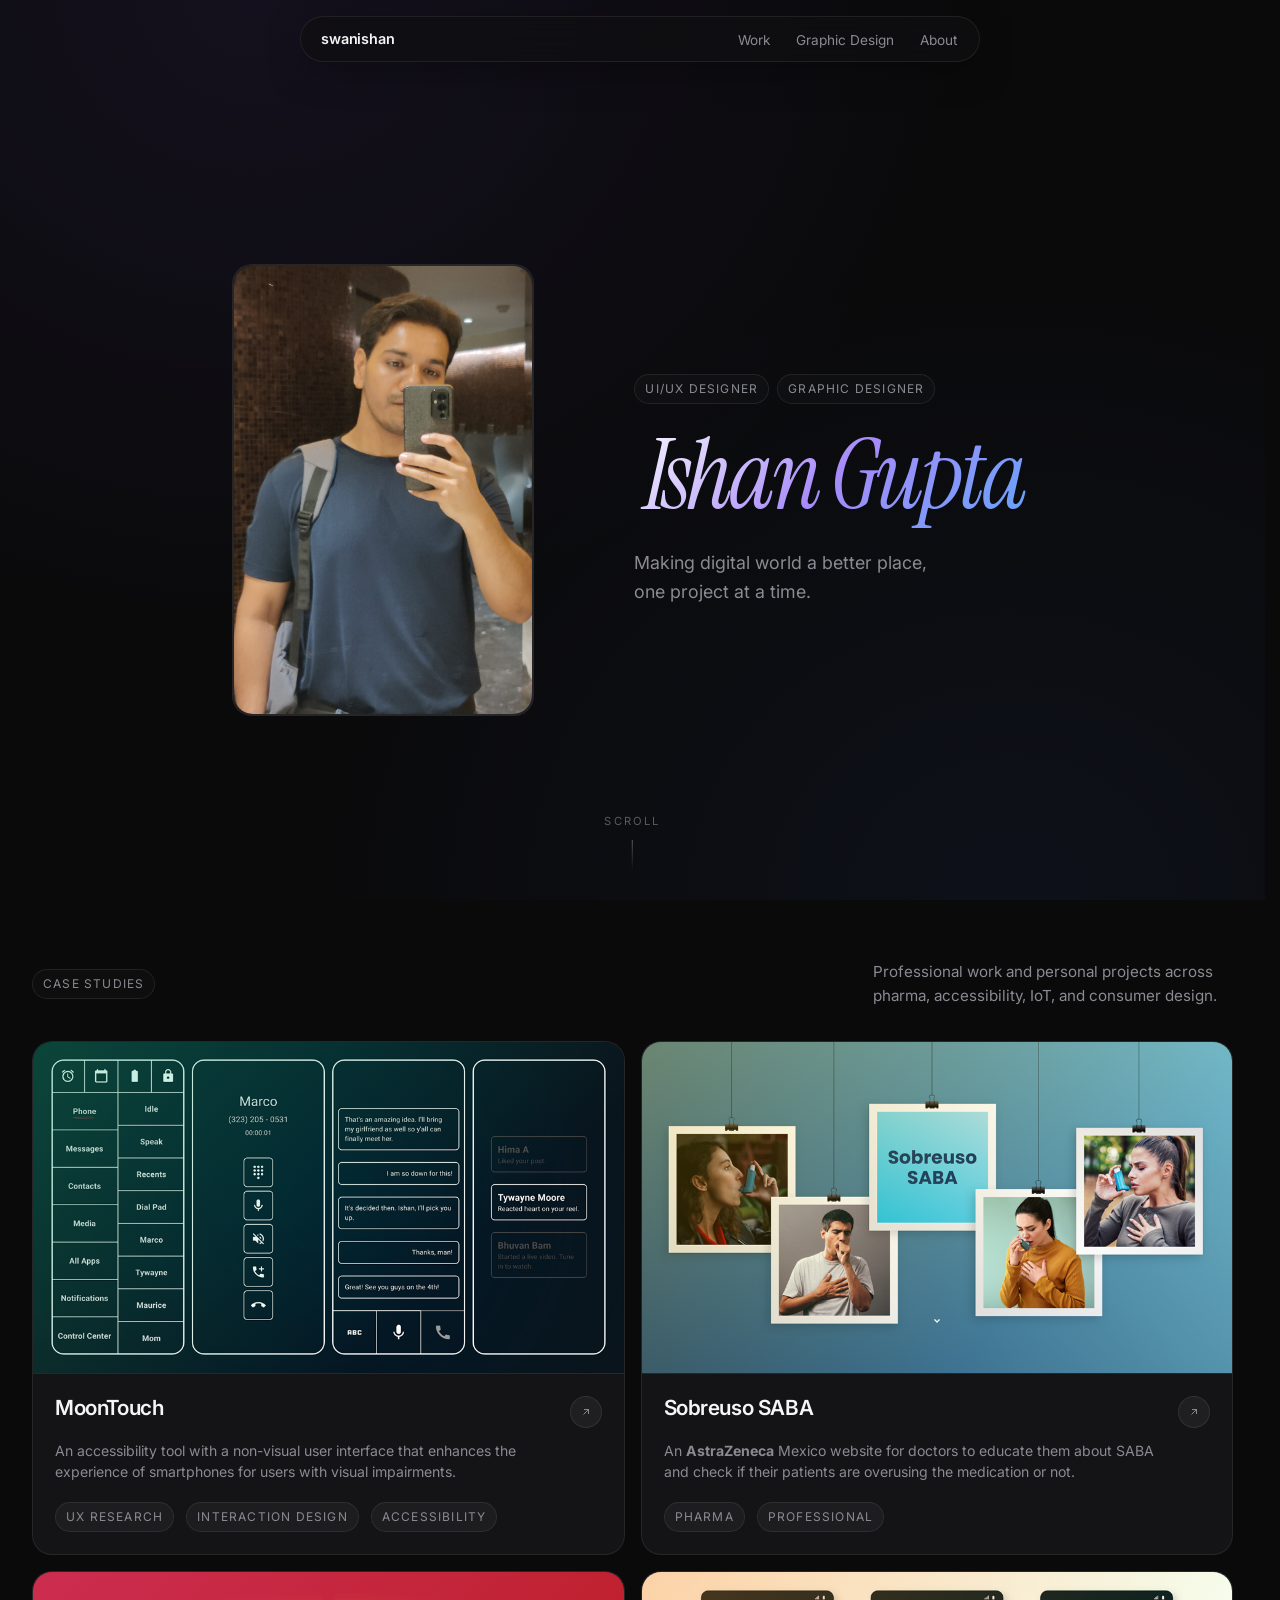
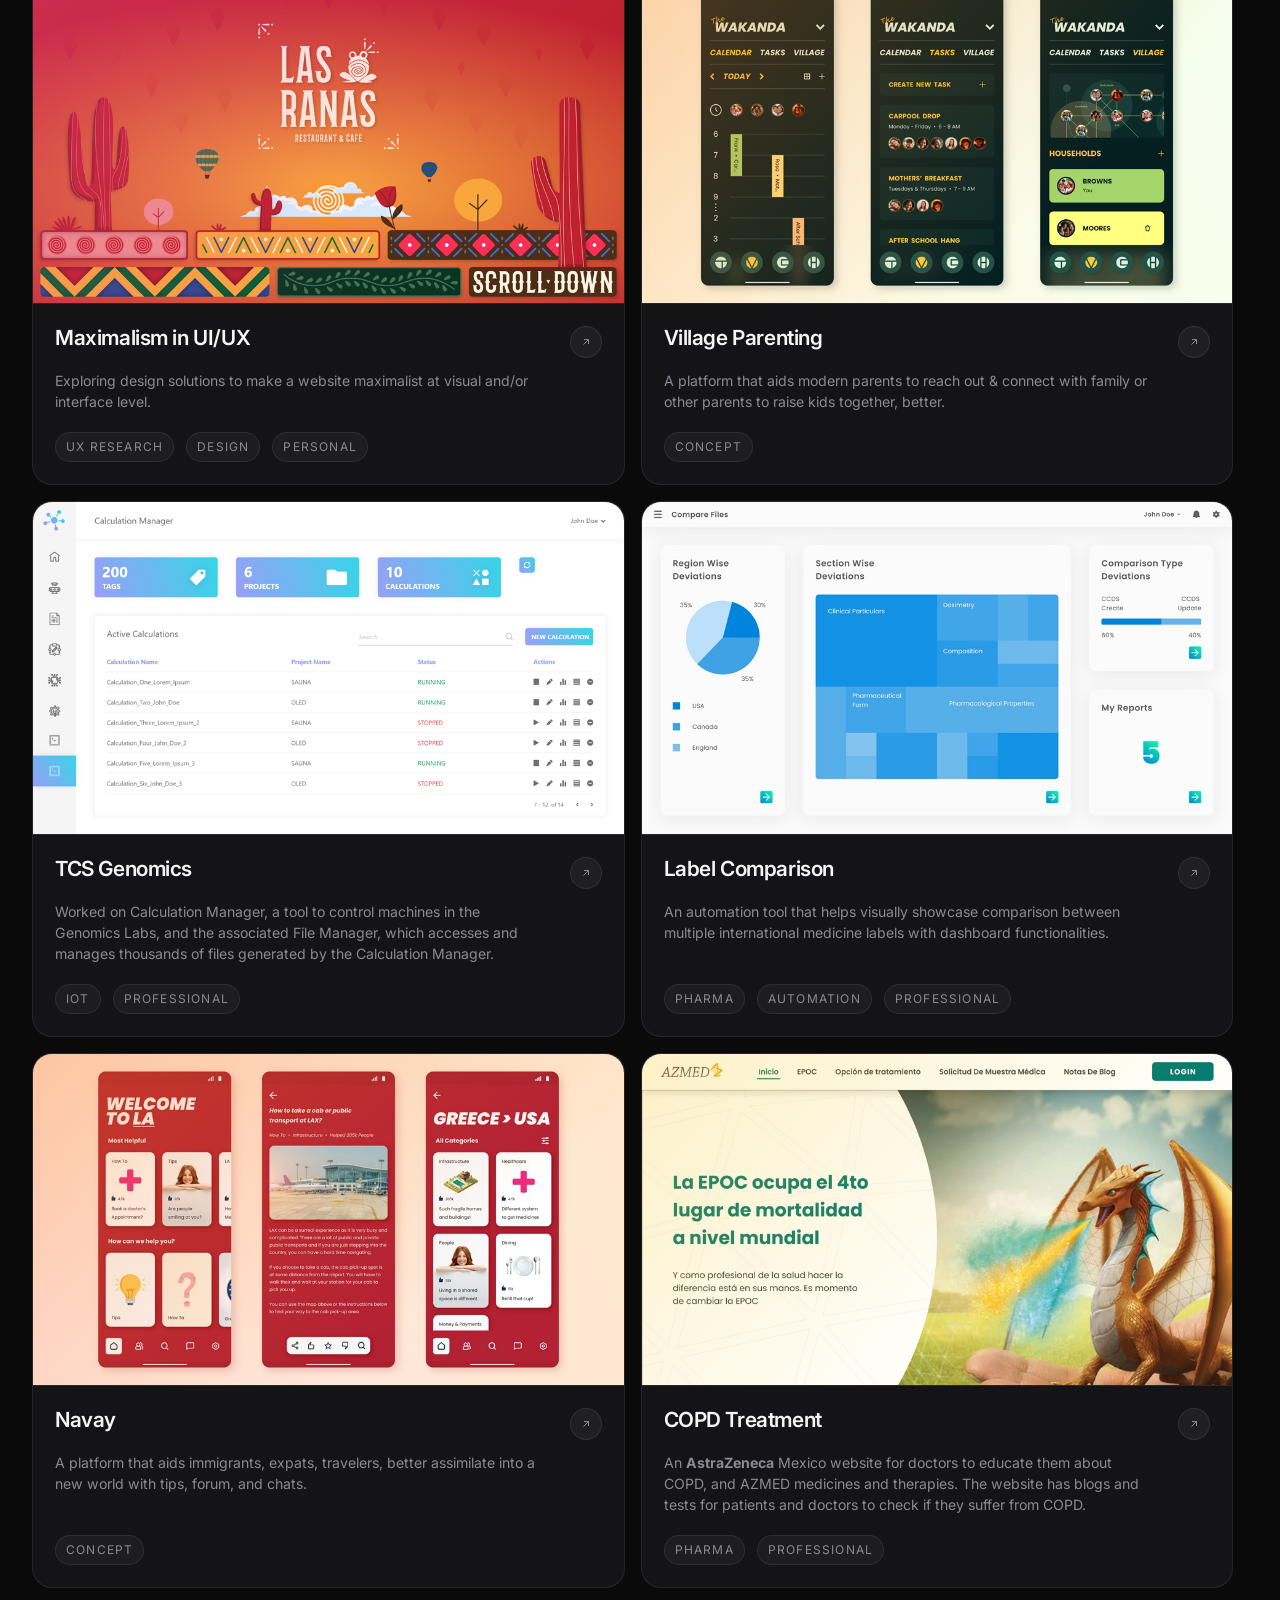
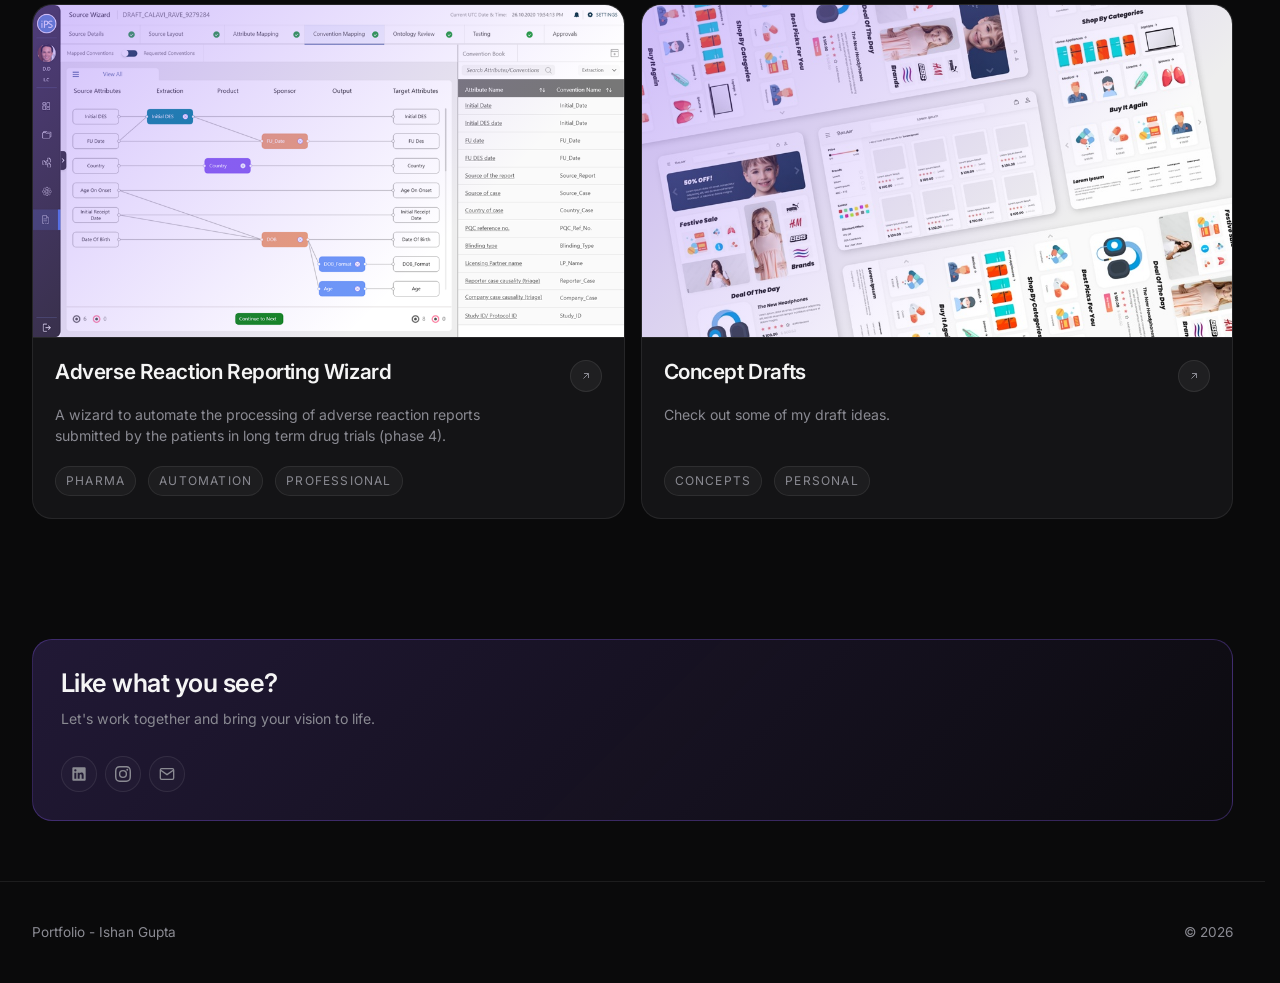
==== commit b71759fe: "Updated Meta Text" ====
--- a/index.html
+++ b/index.html
@@ -5,7 +5,7 @@
   <meta charset="UTF-8" />
   <meta name="viewport" content="width=device-width, initial-scale=1.0" />
   <title>Ishan Gupta — Portfolio</title>
-  <meta name="description" content="Ishan Gupta — UI/UX Designer & Graphic Designer. Portfolio of case studies in accessibility, pharma, UX research." />
+  <meta name="description" content="UI/UX Designer & Graphic Designer, making digital world a better place, one project at a time." />
   <link rel="preconnect" href="https://fonts.googleapis.com" />
   <link rel="preconnect" href="https://fonts.gstatic.com" crossorigin />
   <link href="https://fonts.googleapis.com/css2?family=Inter:wght@300;400;500;600;700;800&family=Instrument+Serif:ital@0;1&display=swap" rel="stylesheet" />
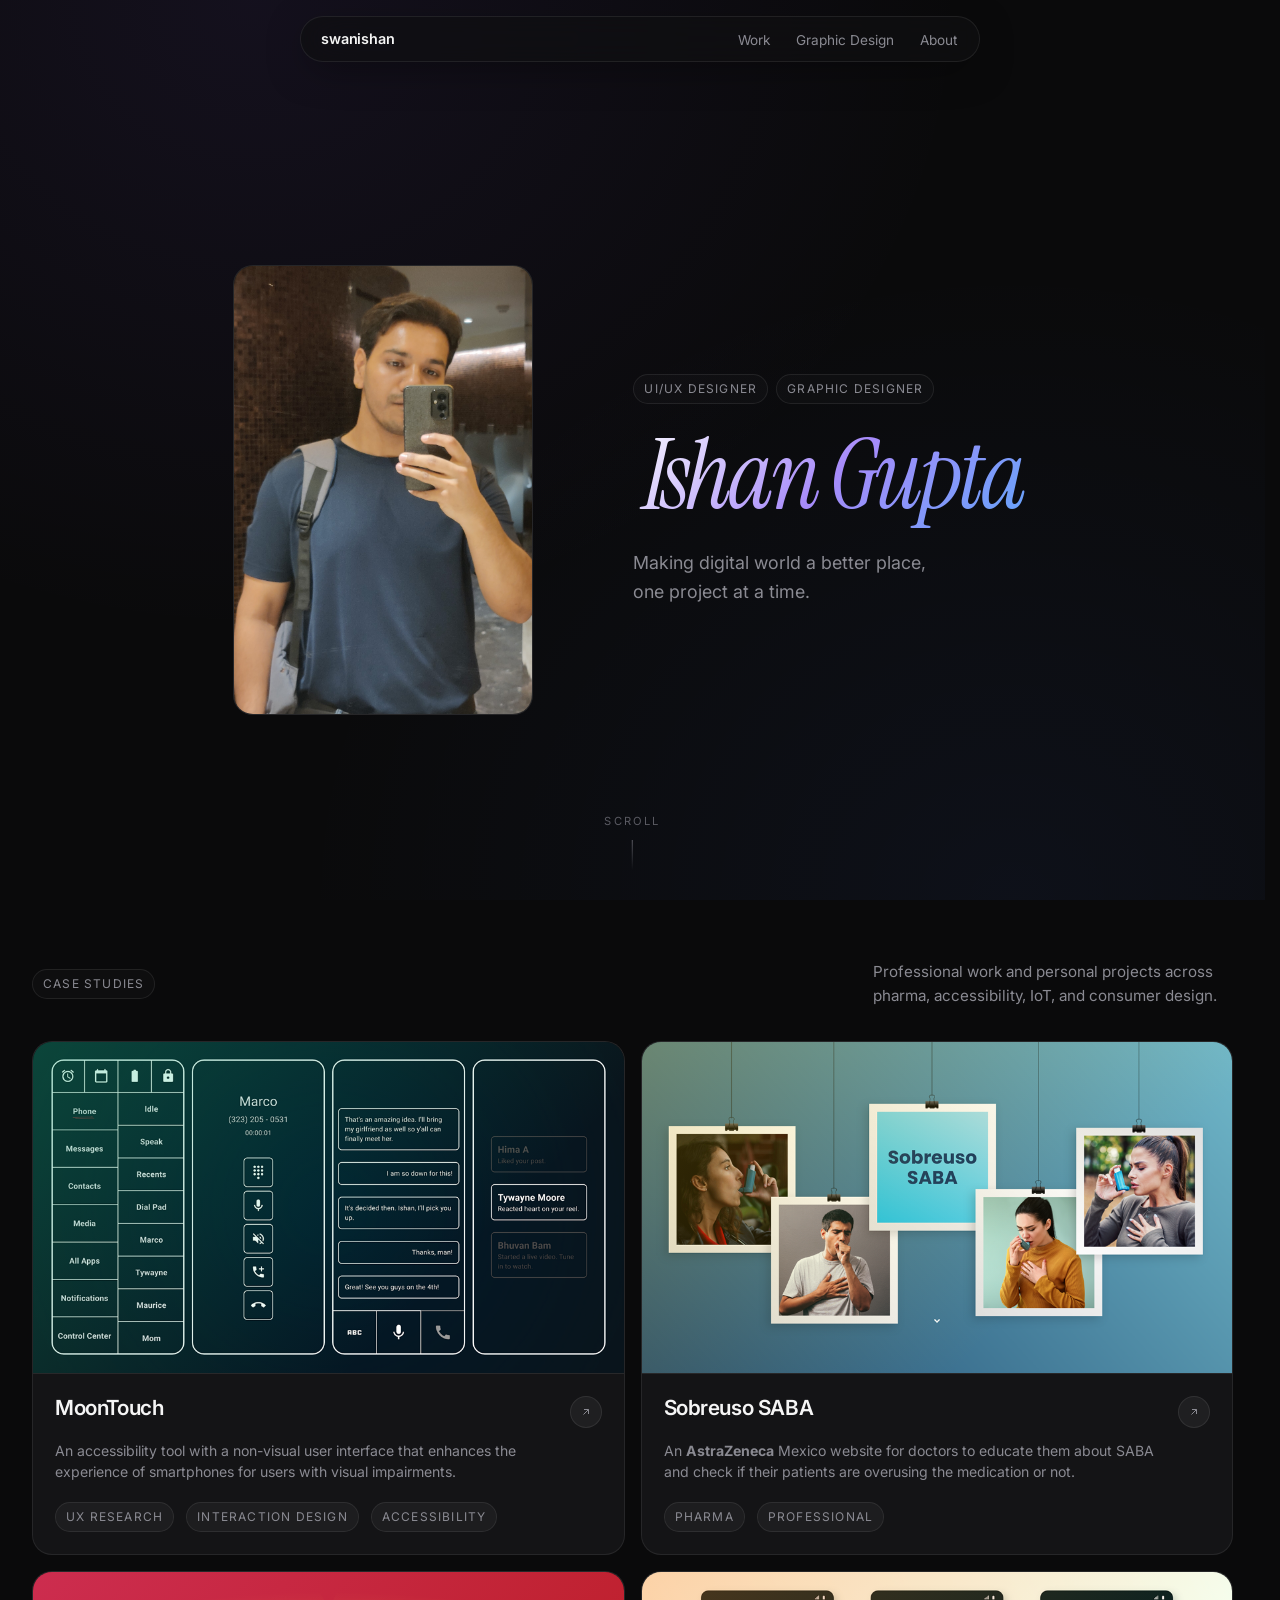
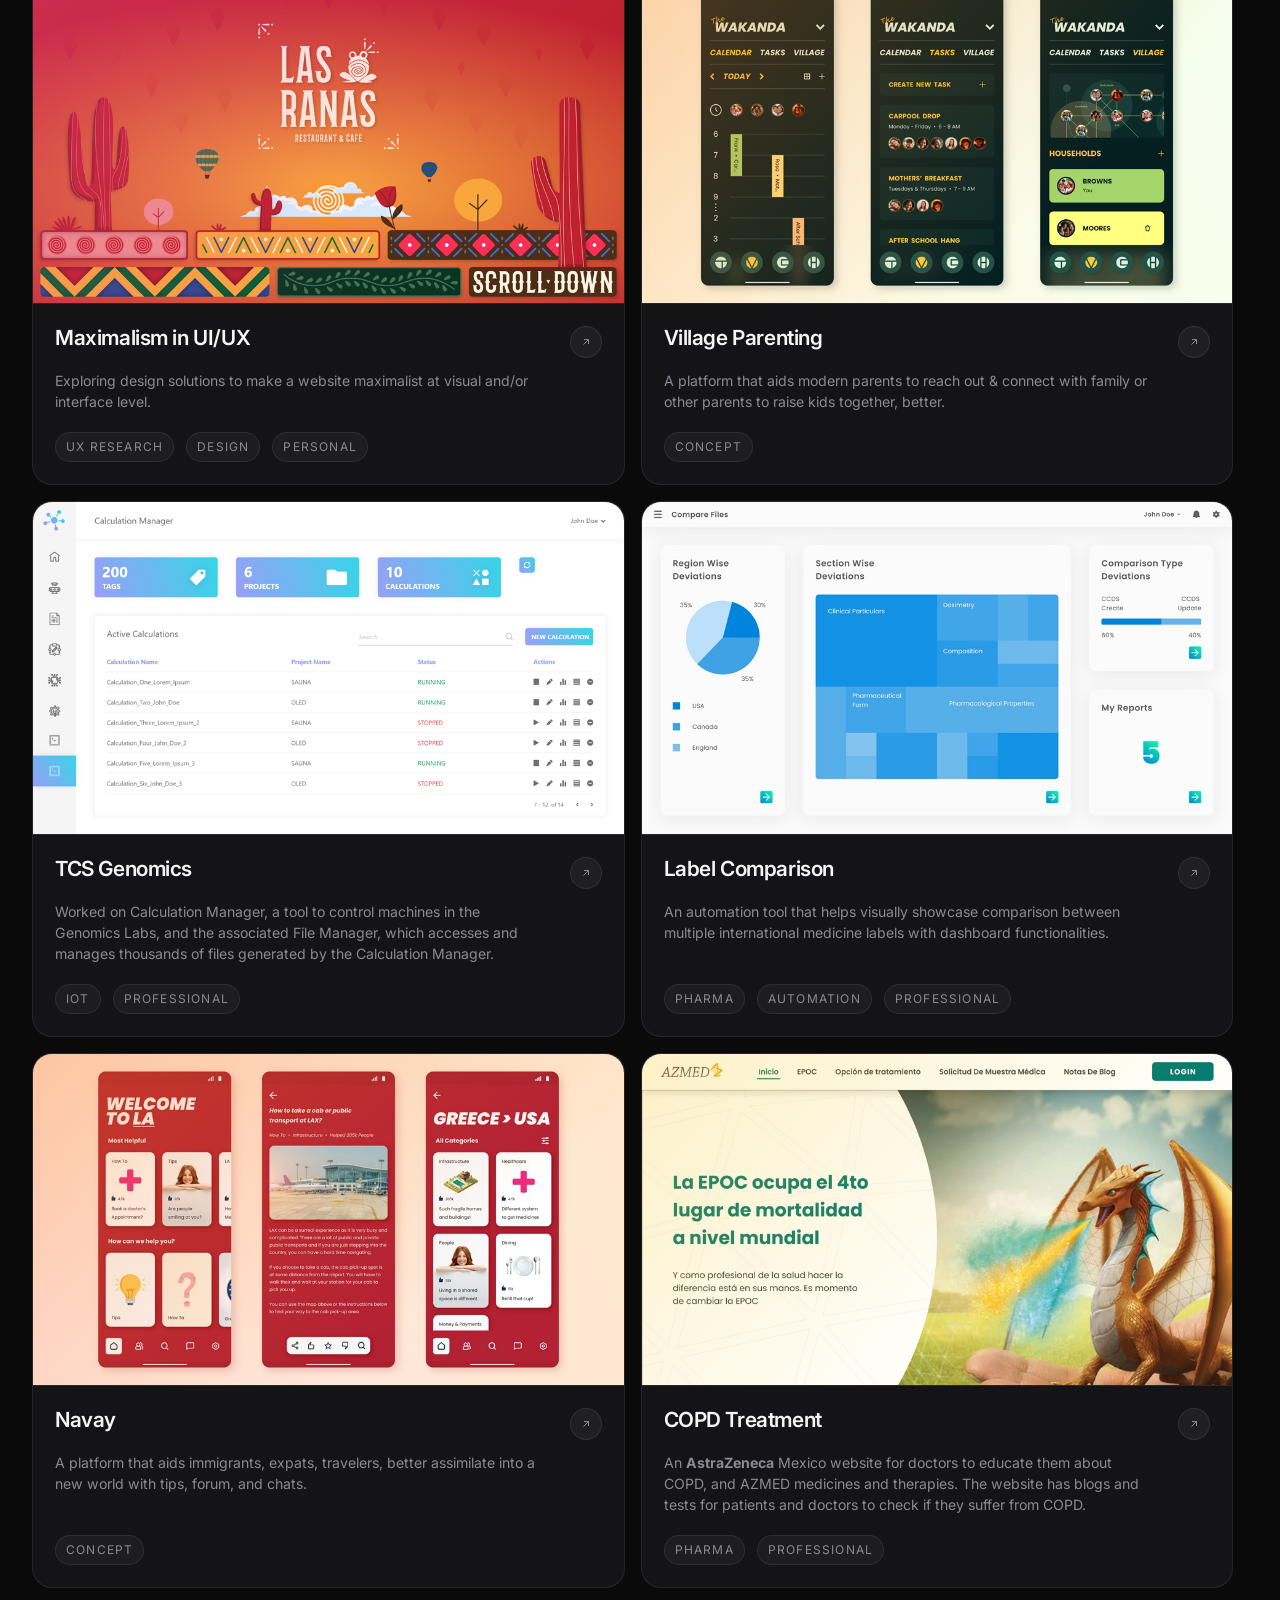
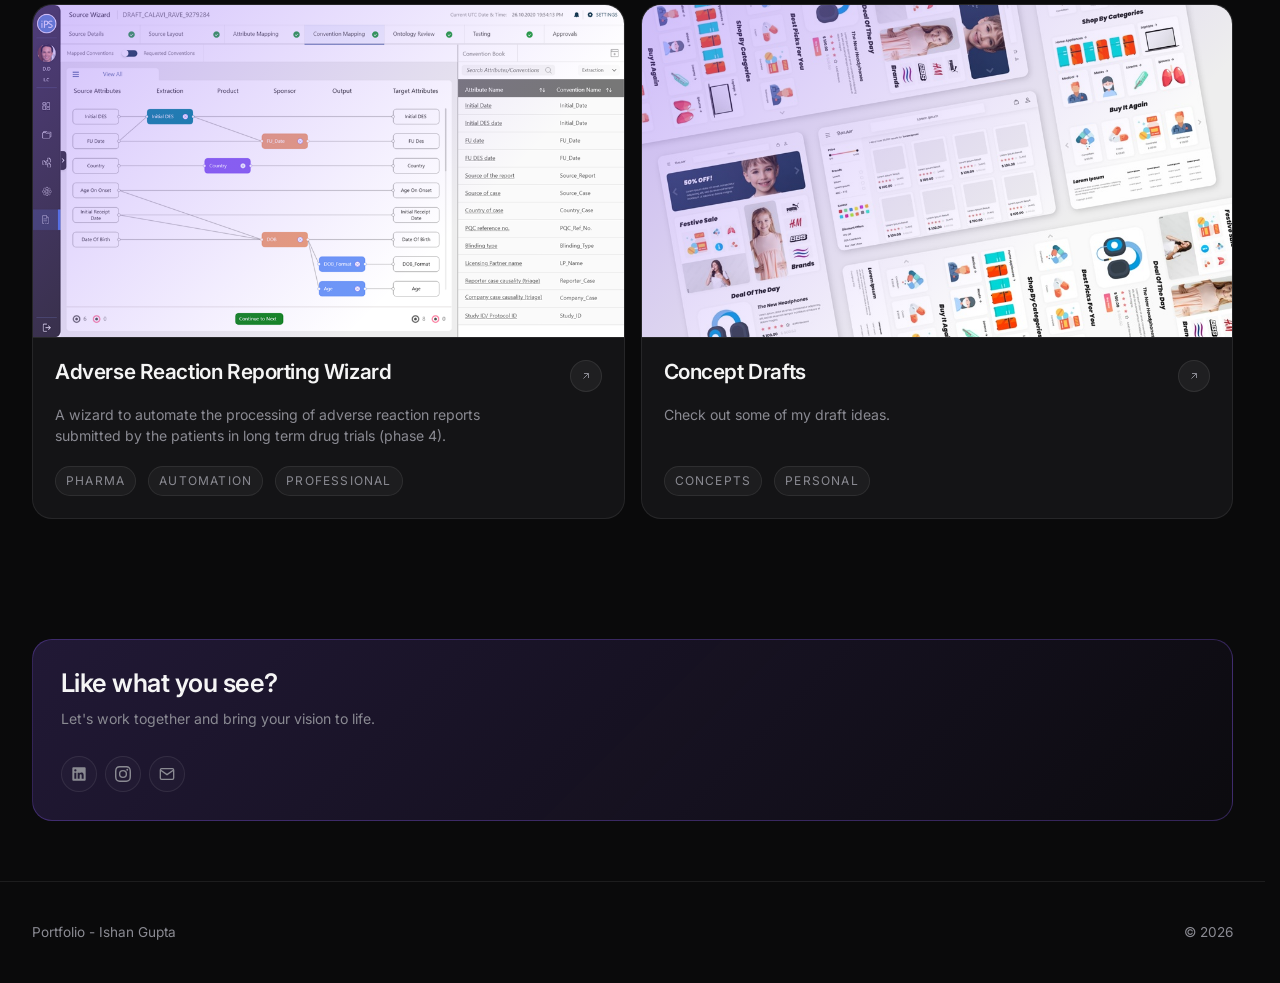
==== commit b0a736a9: "Updated Selfie Code" ====
--- a/index.html
+++ b/index.html
@@ -6,6 +6,7 @@
   <meta name="viewport" content="width=device-width, initial-scale=1.0" />
   <title>Ishan Gupta — Portfolio</title>
   <meta name="description" content="UI/UX Designer & Graphic Designer, making digital world a better place, one project at a time." />
+  <meta property = "og:image" content="https://github.com/swanishan/portfolio/blob/main/assets/home/meta-image.png?raw=true" />
   <link rel="preconnect" href="https://fonts.googleapis.com" />
   <link rel="preconnect" href="https://fonts.gstatic.com" crossorigin />
   <link href="https://fonts.googleapis.com/css2?family=Inter:wght@300;400;500;600;700;800&family=Instrument+Serif:ital@0;1&display=swap" rel="stylesheet" />
@@ -30,9 +31,7 @@
       <div class="hero-inner">
 
         <div class="hero-side">
-          <div class="hero-stat reveal">
-            <img src="assets/home/me.jpg" class="hero-stat" style="height: 50vh;">
-          </div>
+          <img src="assets/home/me.jpg" class="hero-stat" style="height: 50vh;">
         </div>
         
         <div>
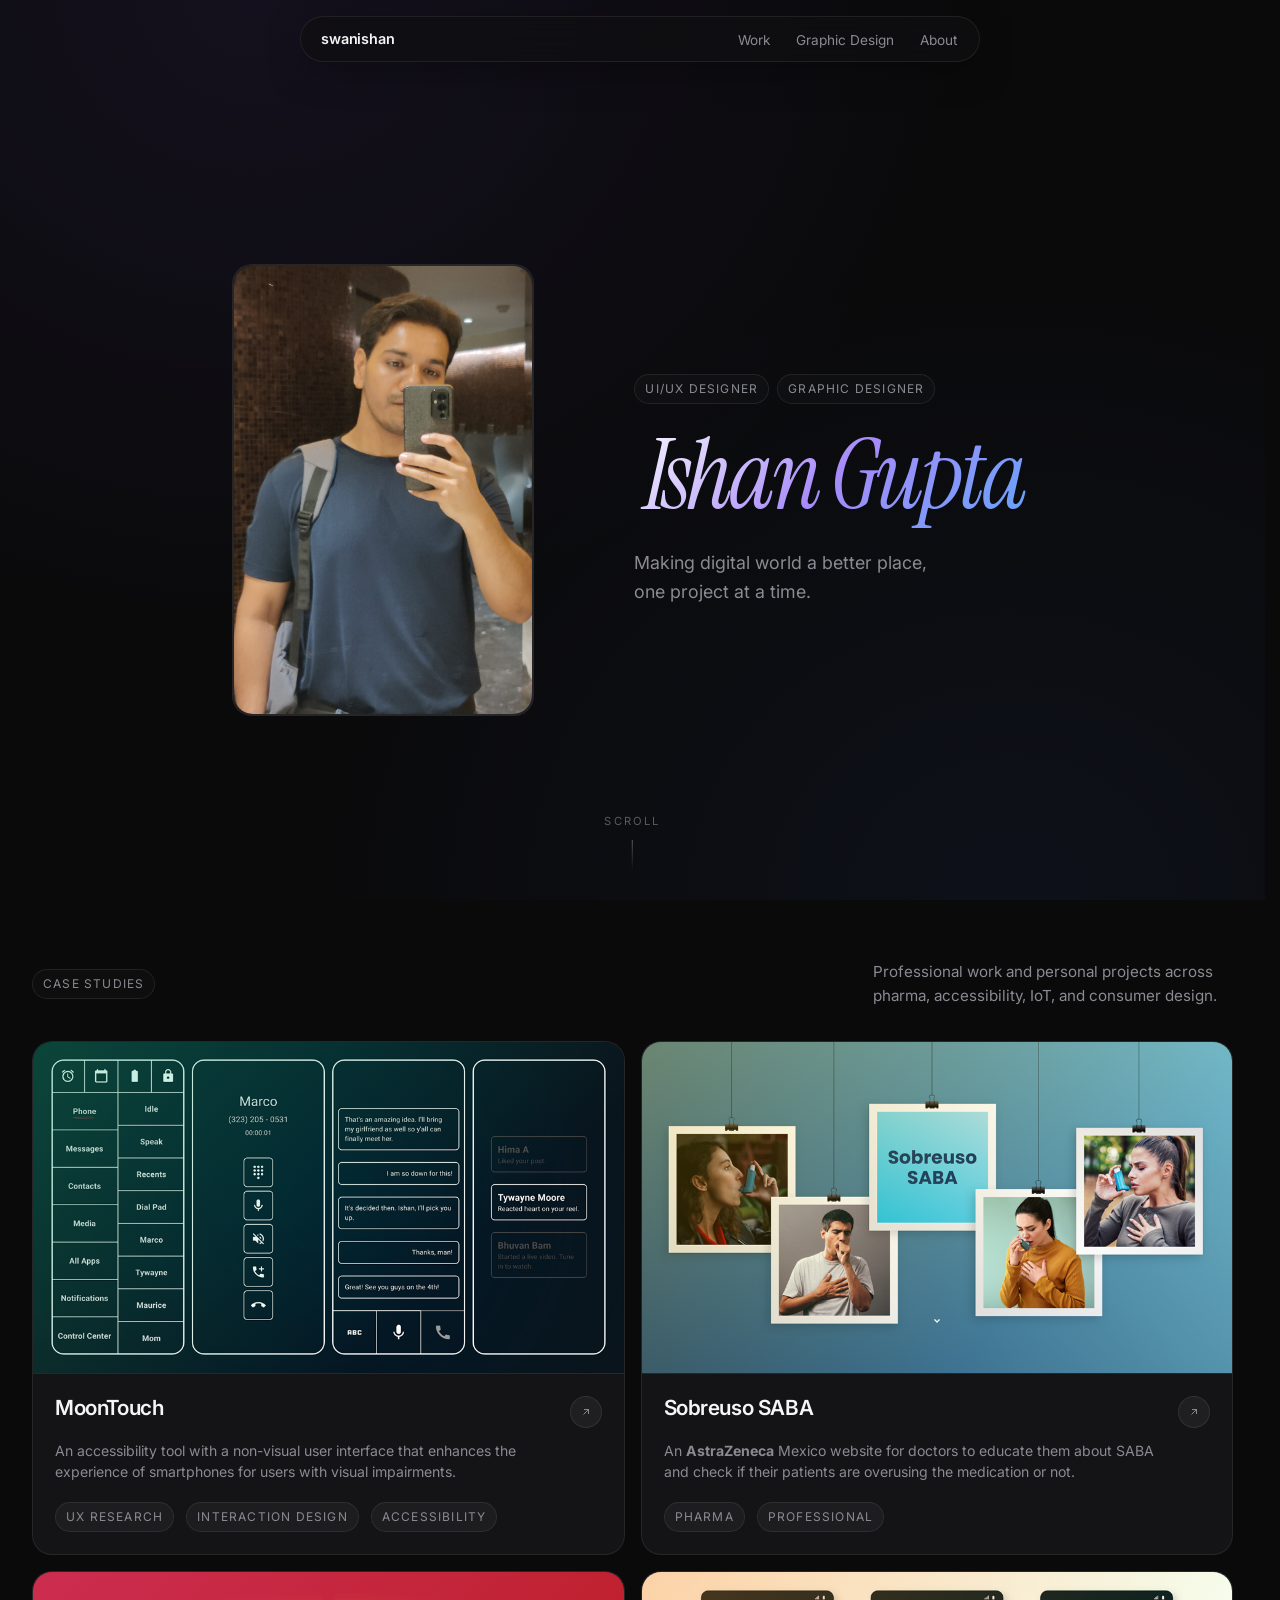
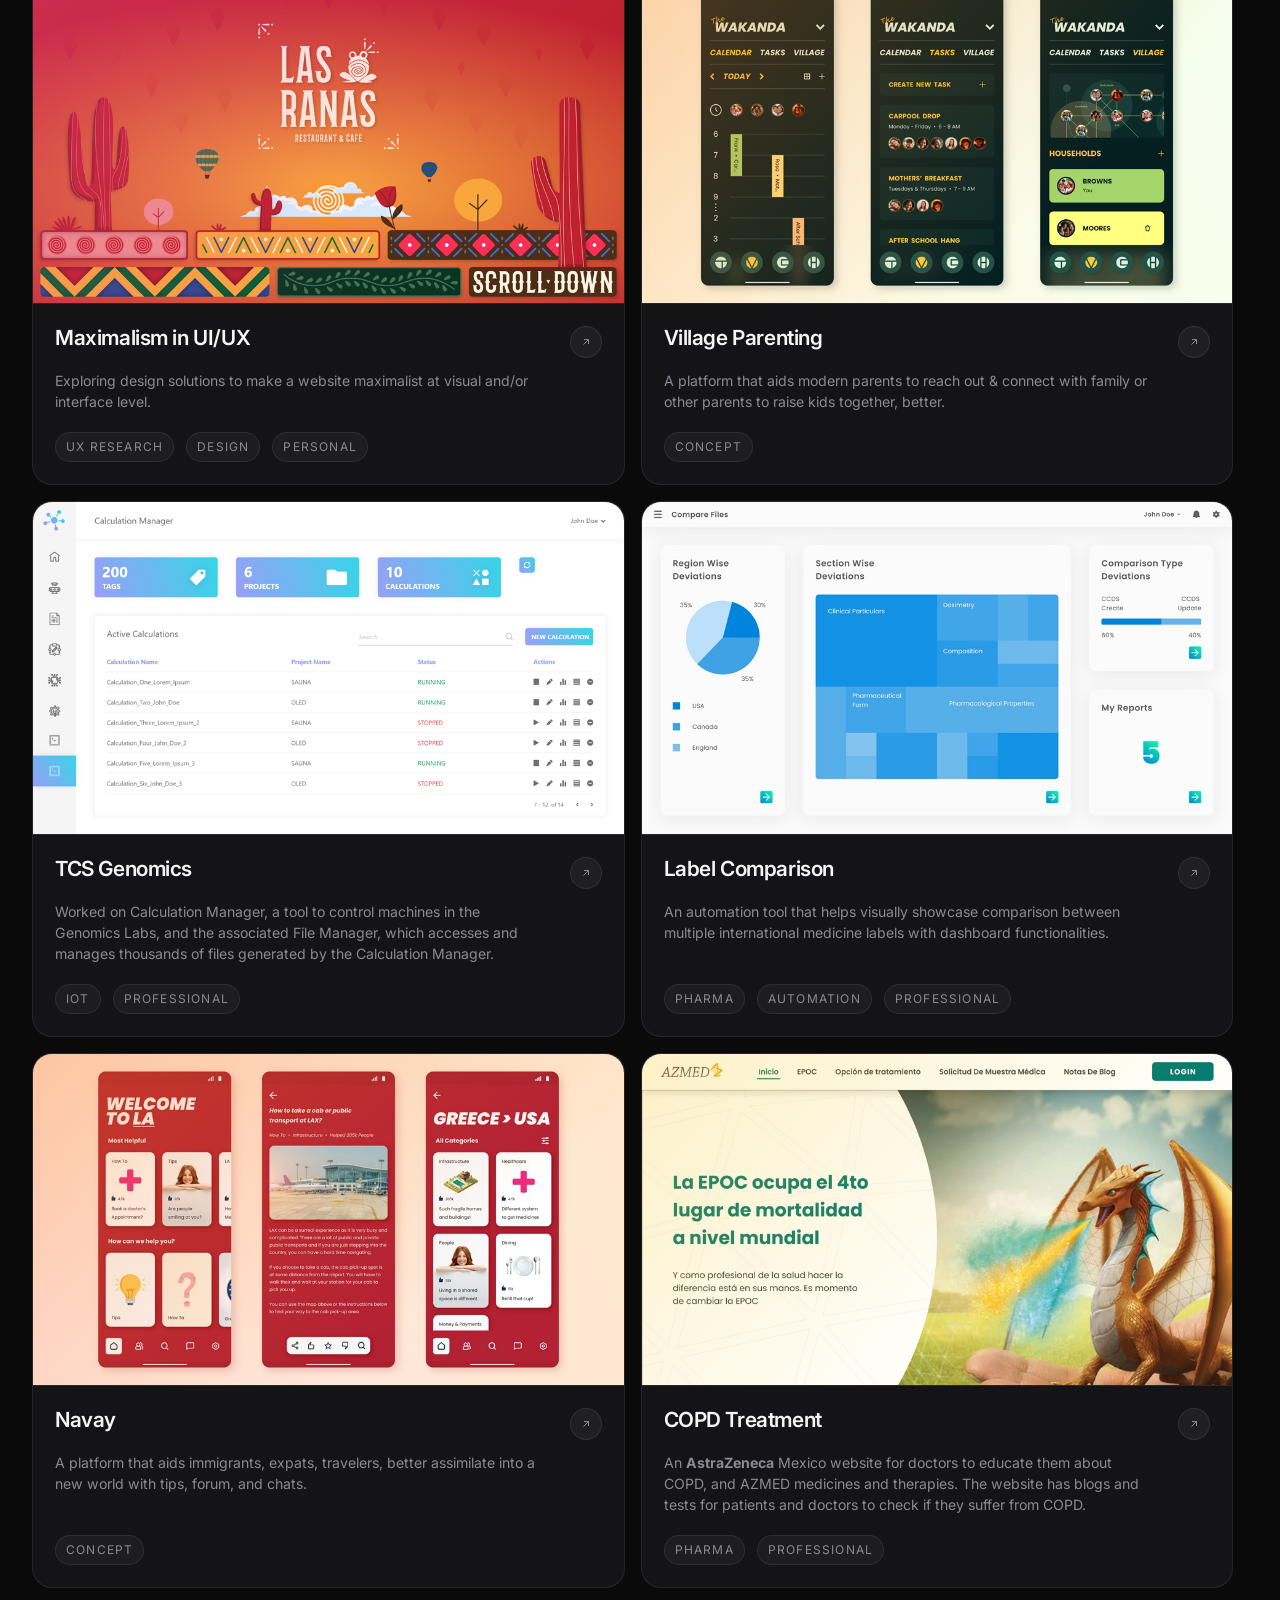
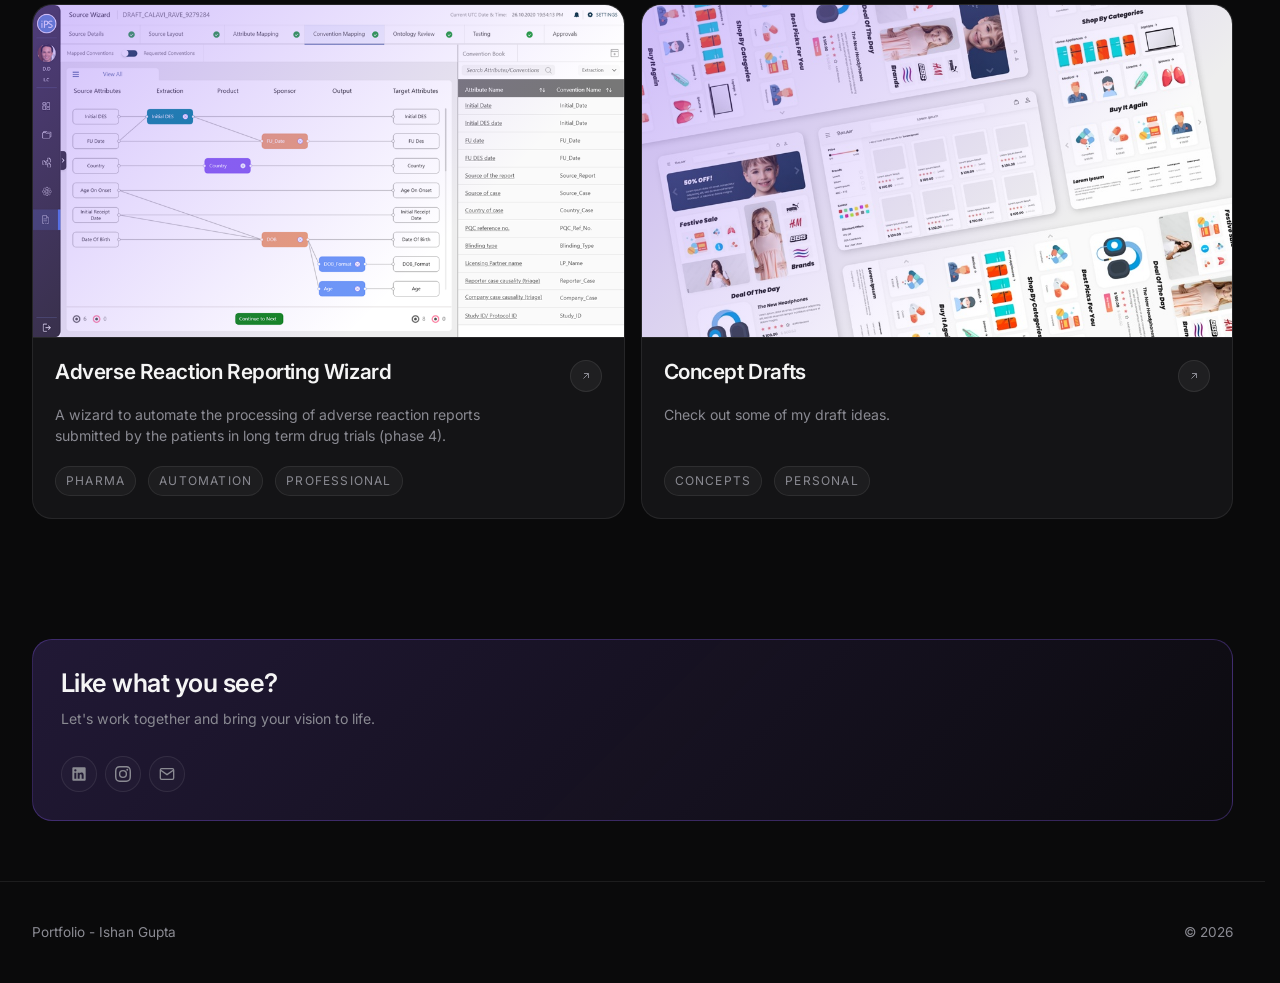
==== commit cc6e07fb: "Updated Selfie Code" ====
--- a/index.html
+++ b/index.html
@@ -31,7 +31,9 @@
       <div class="hero-inner">
 
         <div class="hero-side">
-          <img src="assets/home/me.jpg" class="hero-stat" style="height: 50vh;">
+          <div class="hero-stat reveal">
+            <img src="assets/home/me.jpg" class="hero-stat" style="height: 50vh;">
+          </div>
         </div>
         
         <div>
--- a/css/style.css
+++ b/css/style.css
@@ -251,7 +251,6 @@
   border: 1px solid var(--border);
   border-radius: var(--radius);
   width: fit-content;
-  display: flex;
   align-items: end;
   gap: 16px;
 }
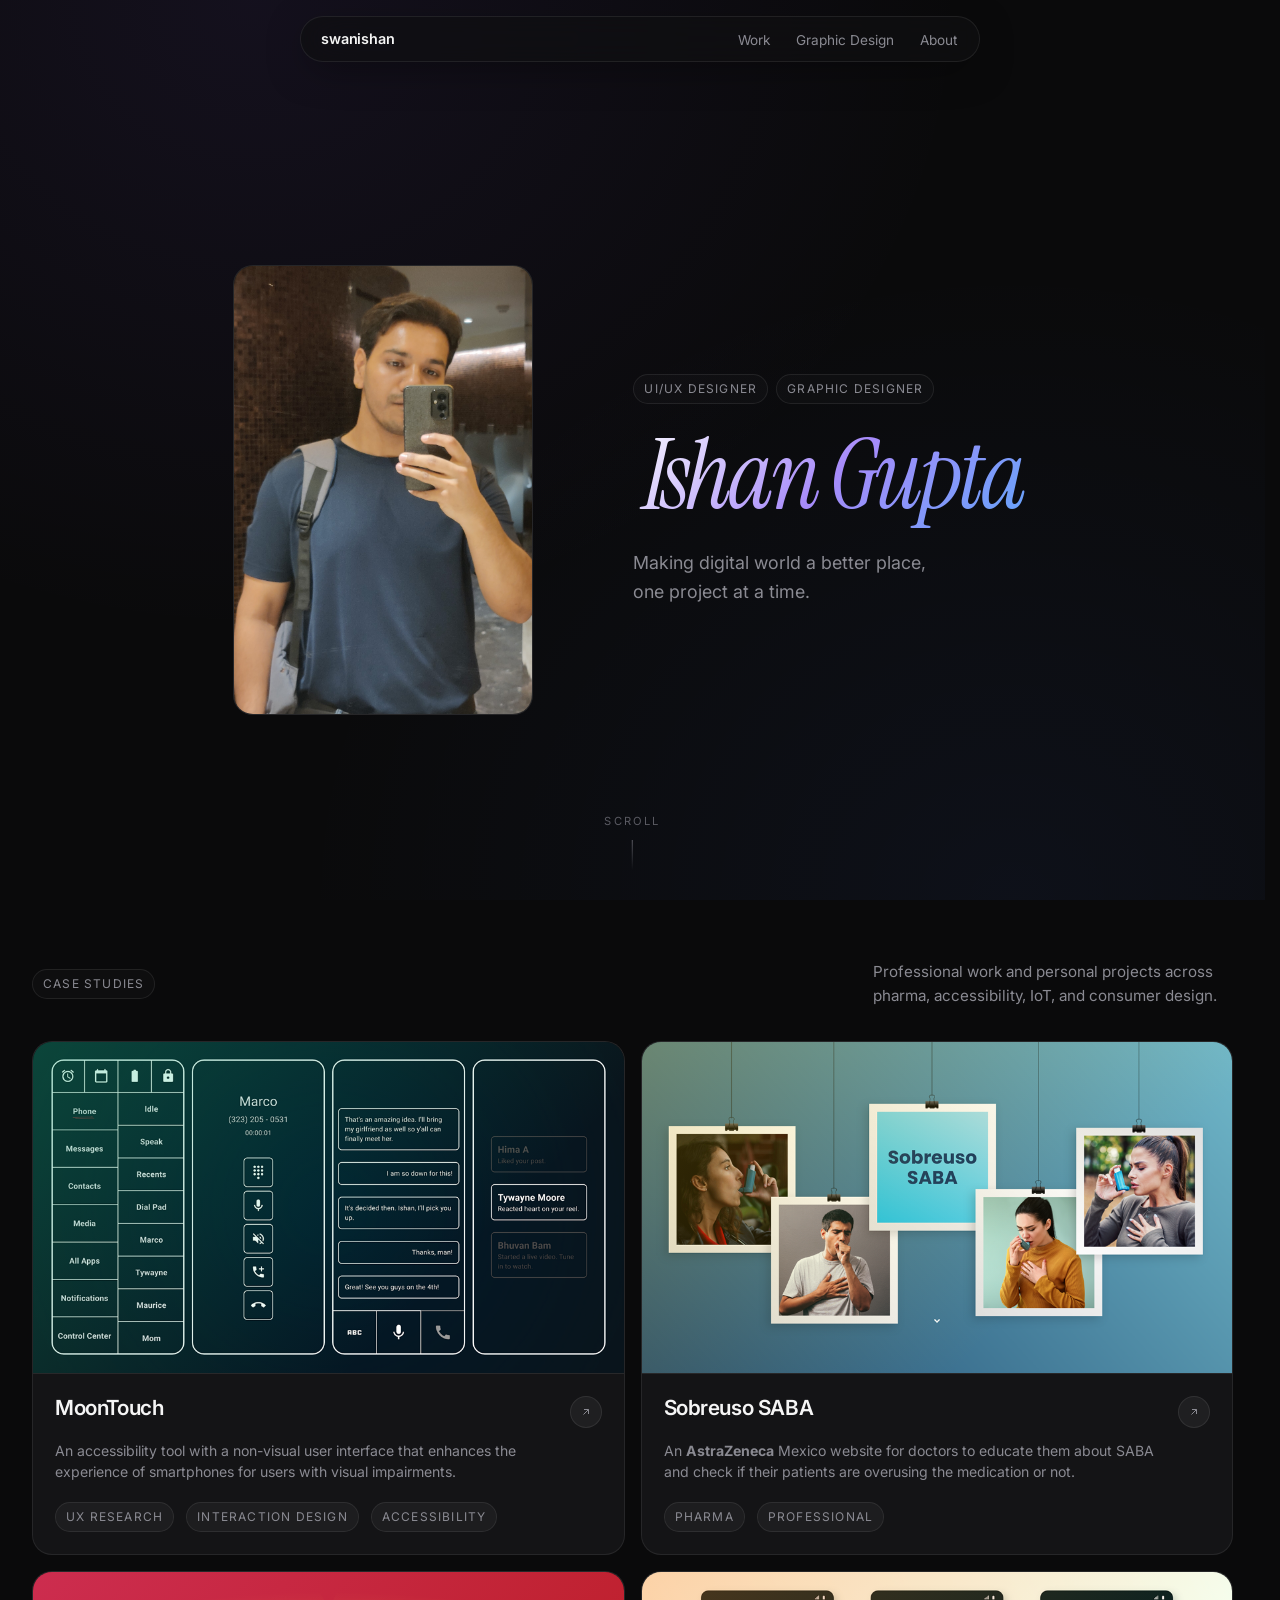
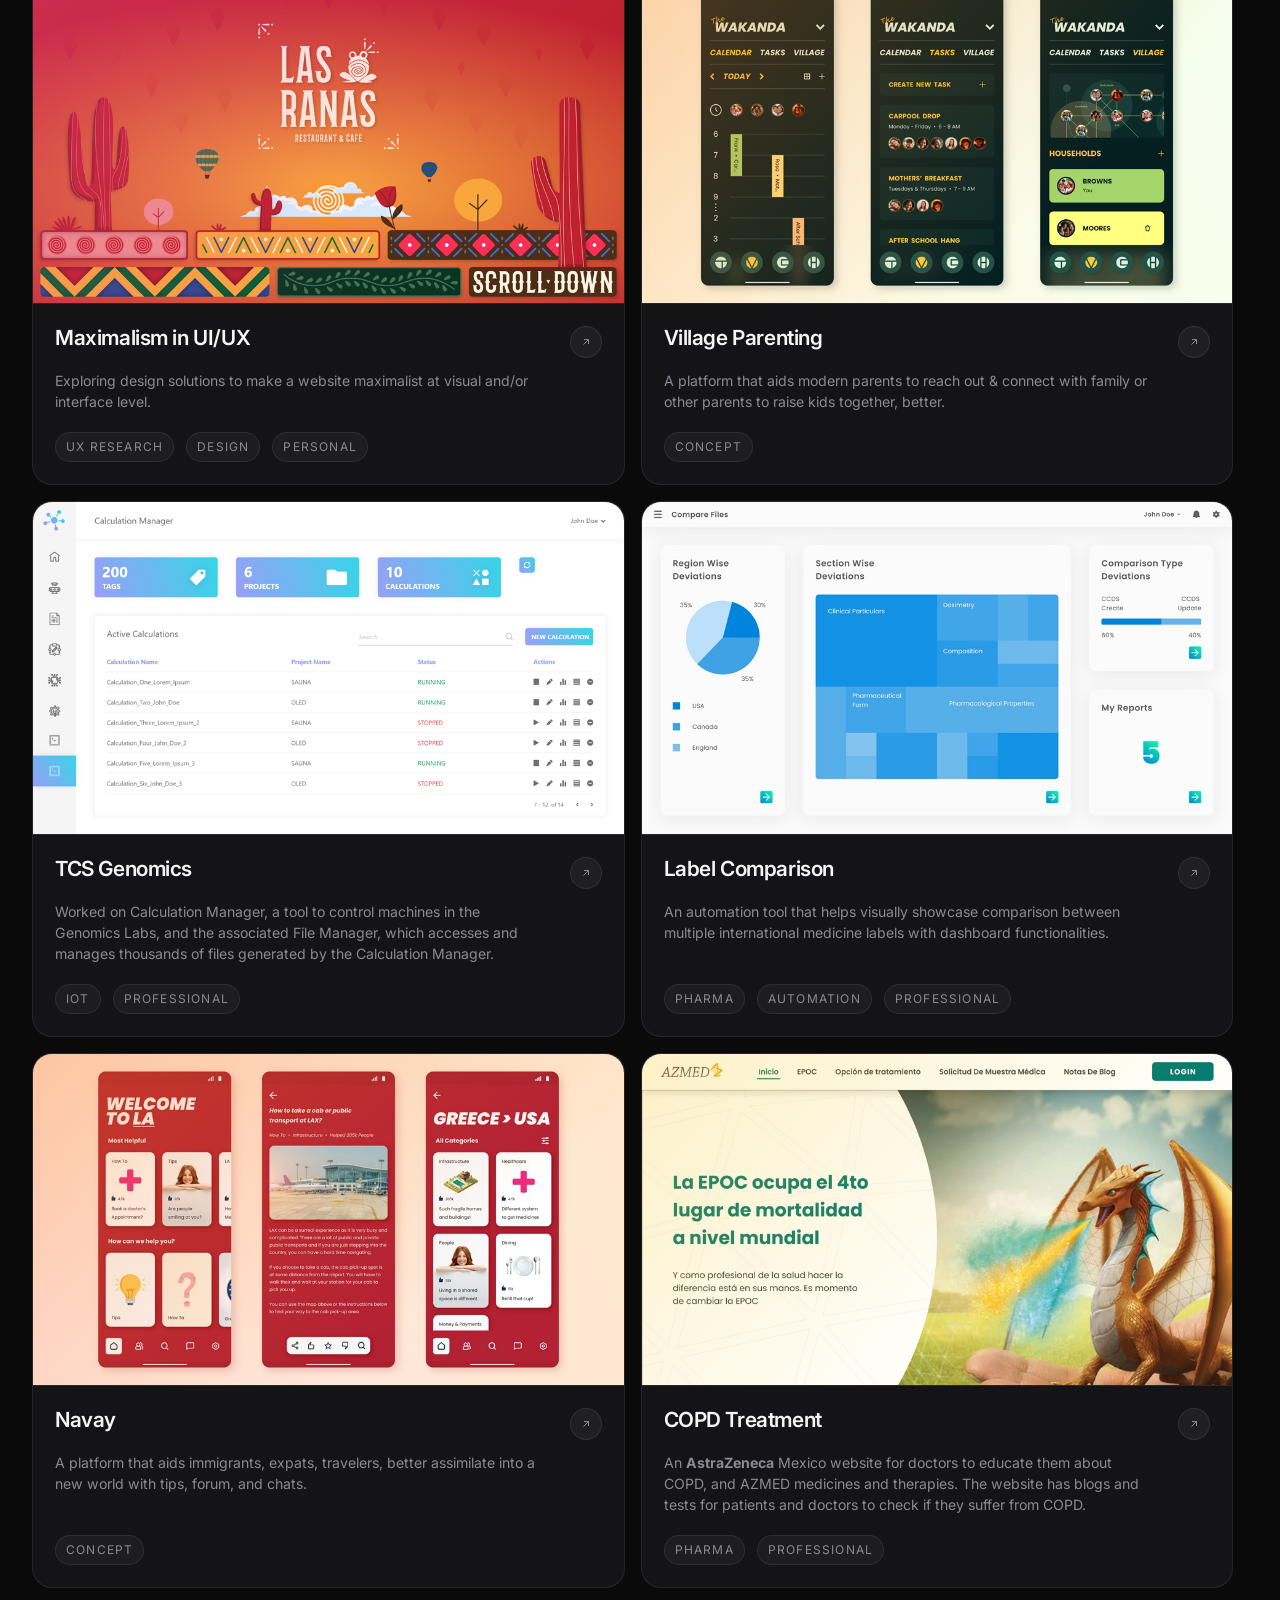
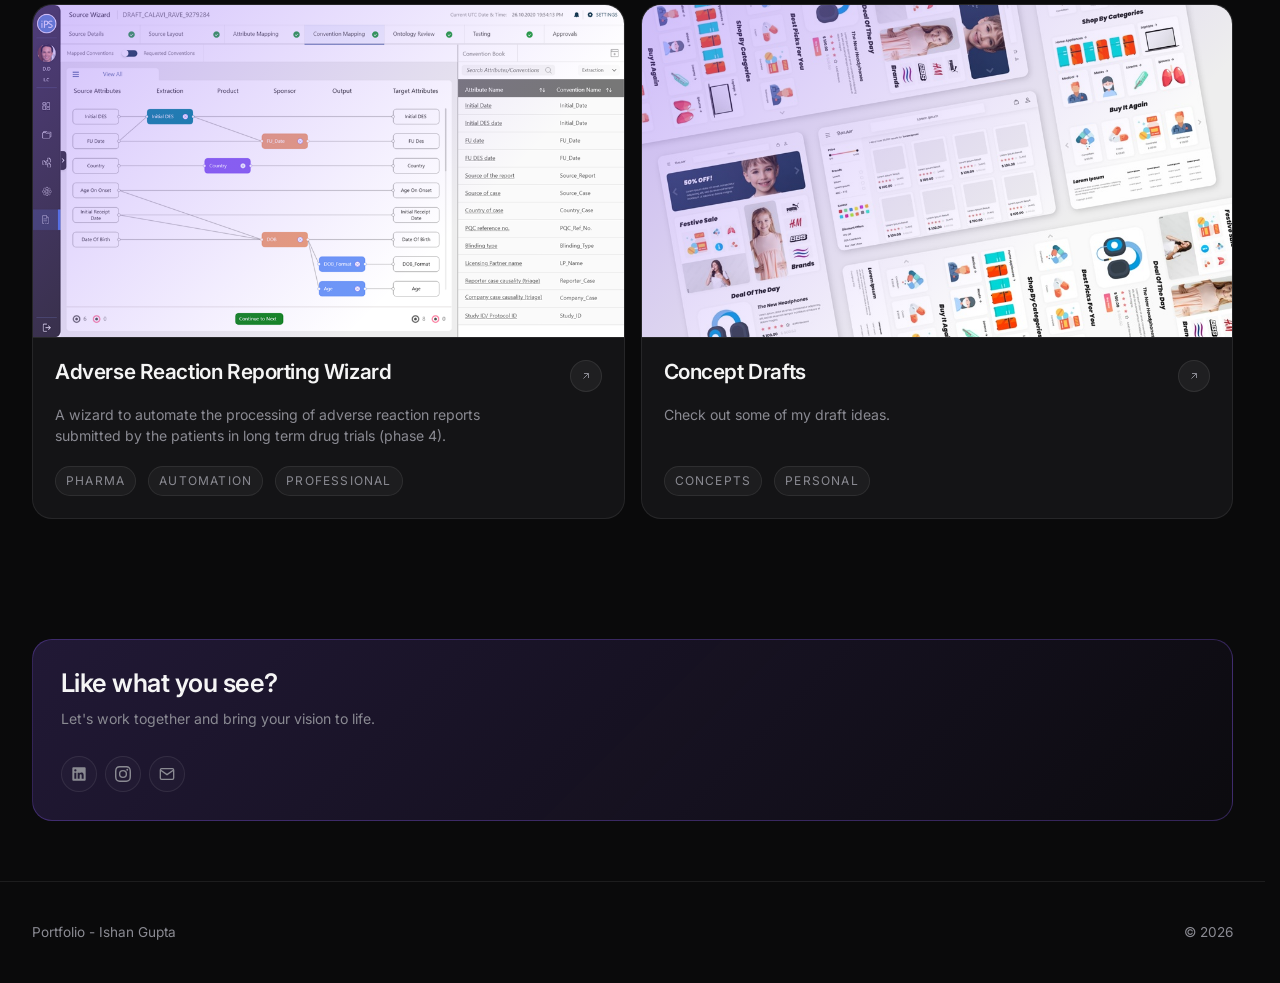
==== commit 5f4ba1fb: "Updated Selfie Code" ====
--- a/index.html
+++ b/index.html
@@ -7,6 +7,7 @@
   <title>Ishan Gupta — Portfolio</title>
   <meta name="description" content="UI/UX Designer & Graphic Designer, making digital world a better place, one project at a time." />
   <meta property = "og:image" content="https://github.com/swanishan/portfolio/blob/main/assets/home/meta-image.png?raw=true" />
+  <link rel="icon" type="image/x-icon" href="assets/home/favicon.png" />
   <link rel="preconnect" href="https://fonts.googleapis.com" />
   <link rel="preconnect" href="https://fonts.gstatic.com" crossorigin />
   <link href="https://fonts.googleapis.com/css2?family=Inter:wght@300;400;500;600;700;800&family=Instrument+Serif:ital@0;1&display=swap" rel="stylesheet" />
@@ -31,9 +32,7 @@
       <div class="hero-inner">
 
         <div class="hero-side">
-          <div class="hero-stat reveal">
-            <img src="assets/home/me.jpg" class="hero-stat" style="height: 50vh;">
-          </div>
+          <img src="assets/home/me.jpg" class="hero-stat">
         </div>
         
         <div>
--- a/css/style.css
+++ b/css/style.css
@@ -250,9 +250,9 @@
   background: var(--card);
   border: 1px solid var(--border);
   border-radius: var(--radius);
+  gap: 16px;
+  height: 50vh;
   width: fit-content;
-  align-items: end;
-  gap: 16px;
 }
 
 .hero-stat-num {
@@ -1095,7 +1095,8 @@
   .bento.size-wide   { grid-column: span 4; }
   .bento.size-square { grid-column: span 2; }
   .gallery-grid { grid-template-columns: repeat(3, 1fr); }
-  .hero-inner { grid-template-columns: 1fr; gap: 32px; justify-content: start; padding-left: 6vh;}
+  .hero-inner { grid-template-columns: 1fr; gap: 32px; justify-content: start; padding-left: 0; border: solid greenyellow 2px;}
+  .hero-stat {height: 50vh; width: 33.33vh;}
   .skills-grid { grid-template-columns: repeat(3, 1fr); }
   .hero-scroll {opacity: 0;}
 }
@@ -1116,6 +1117,8 @@
     border-radius: var(--radius);
     gap: 2px;
   }
+  .hero-inner { padding-left: 0;}
+  .hero-stat {height: 50vh; width: 33.33vh;}
   .menu-toggle { display: flex; }
   .bento-grid { grid-template-columns: repeat(2, 1fr); }
   .bento.size-lg,
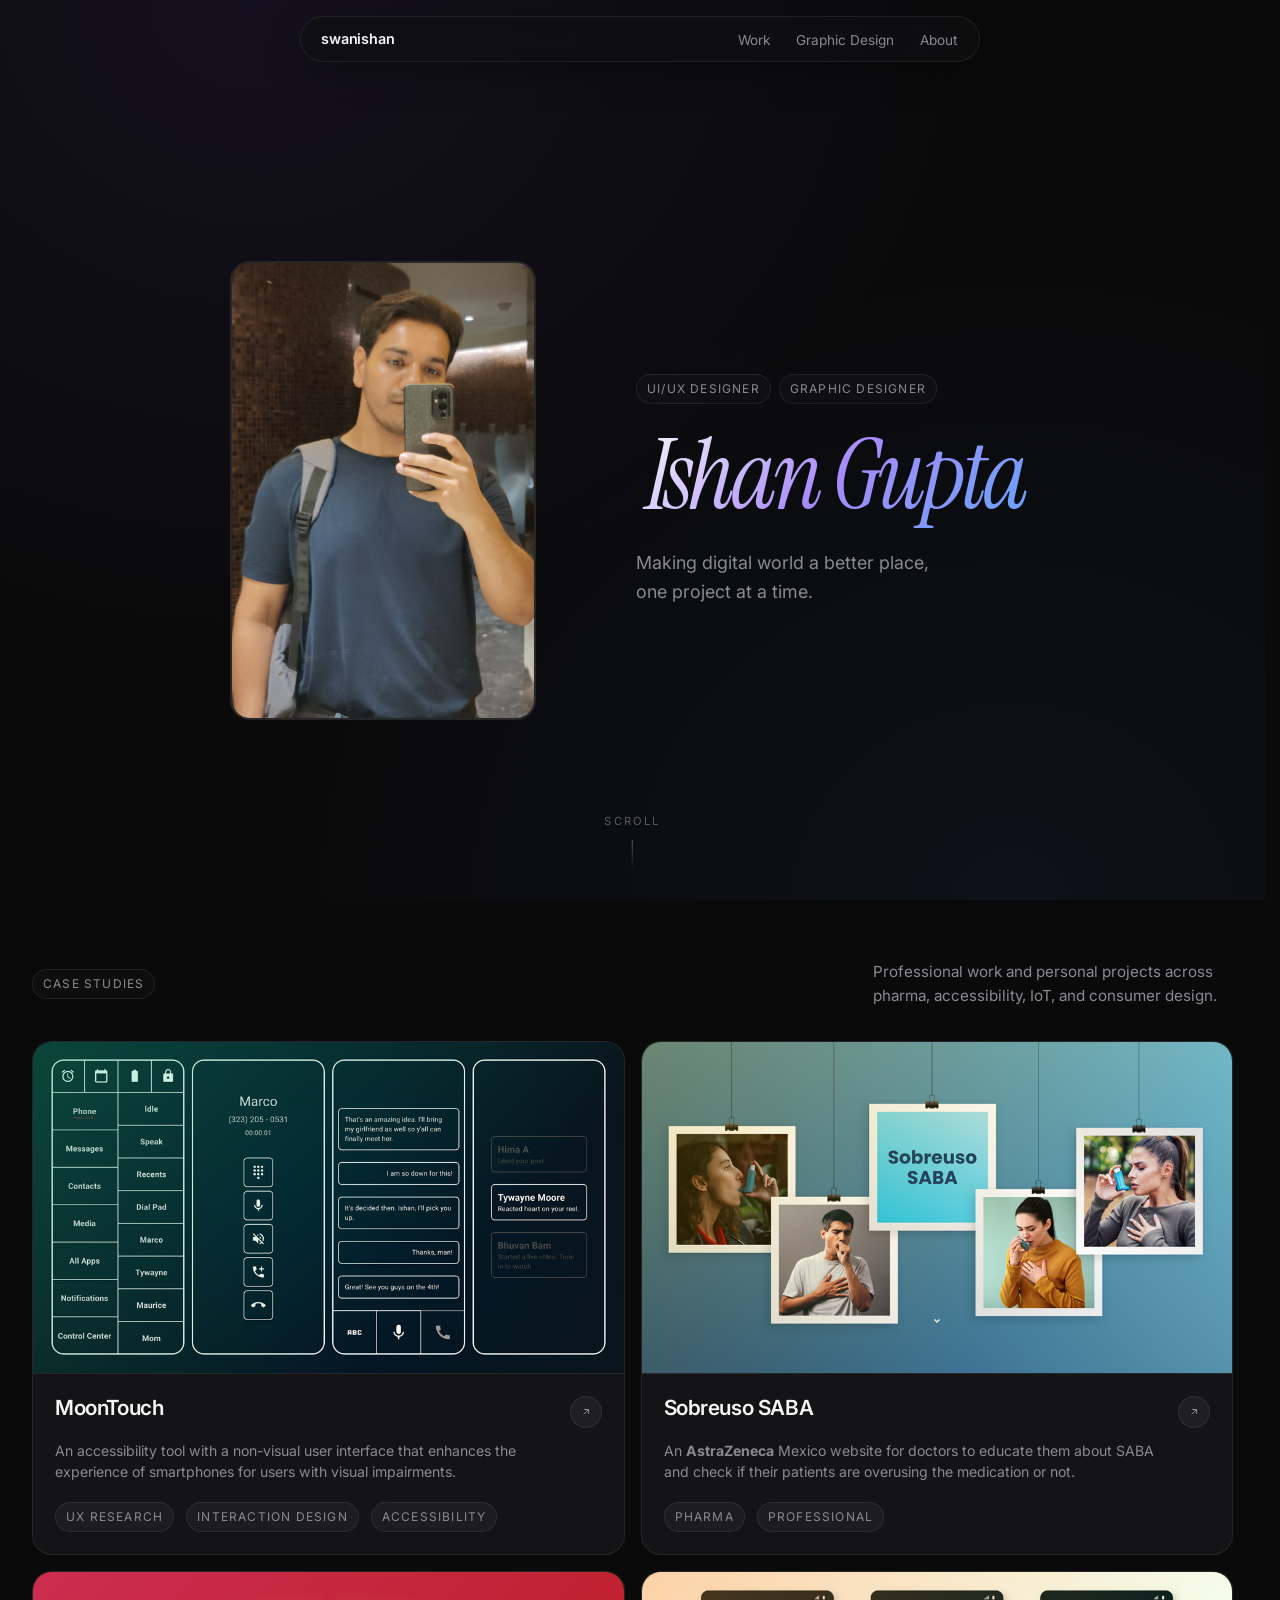
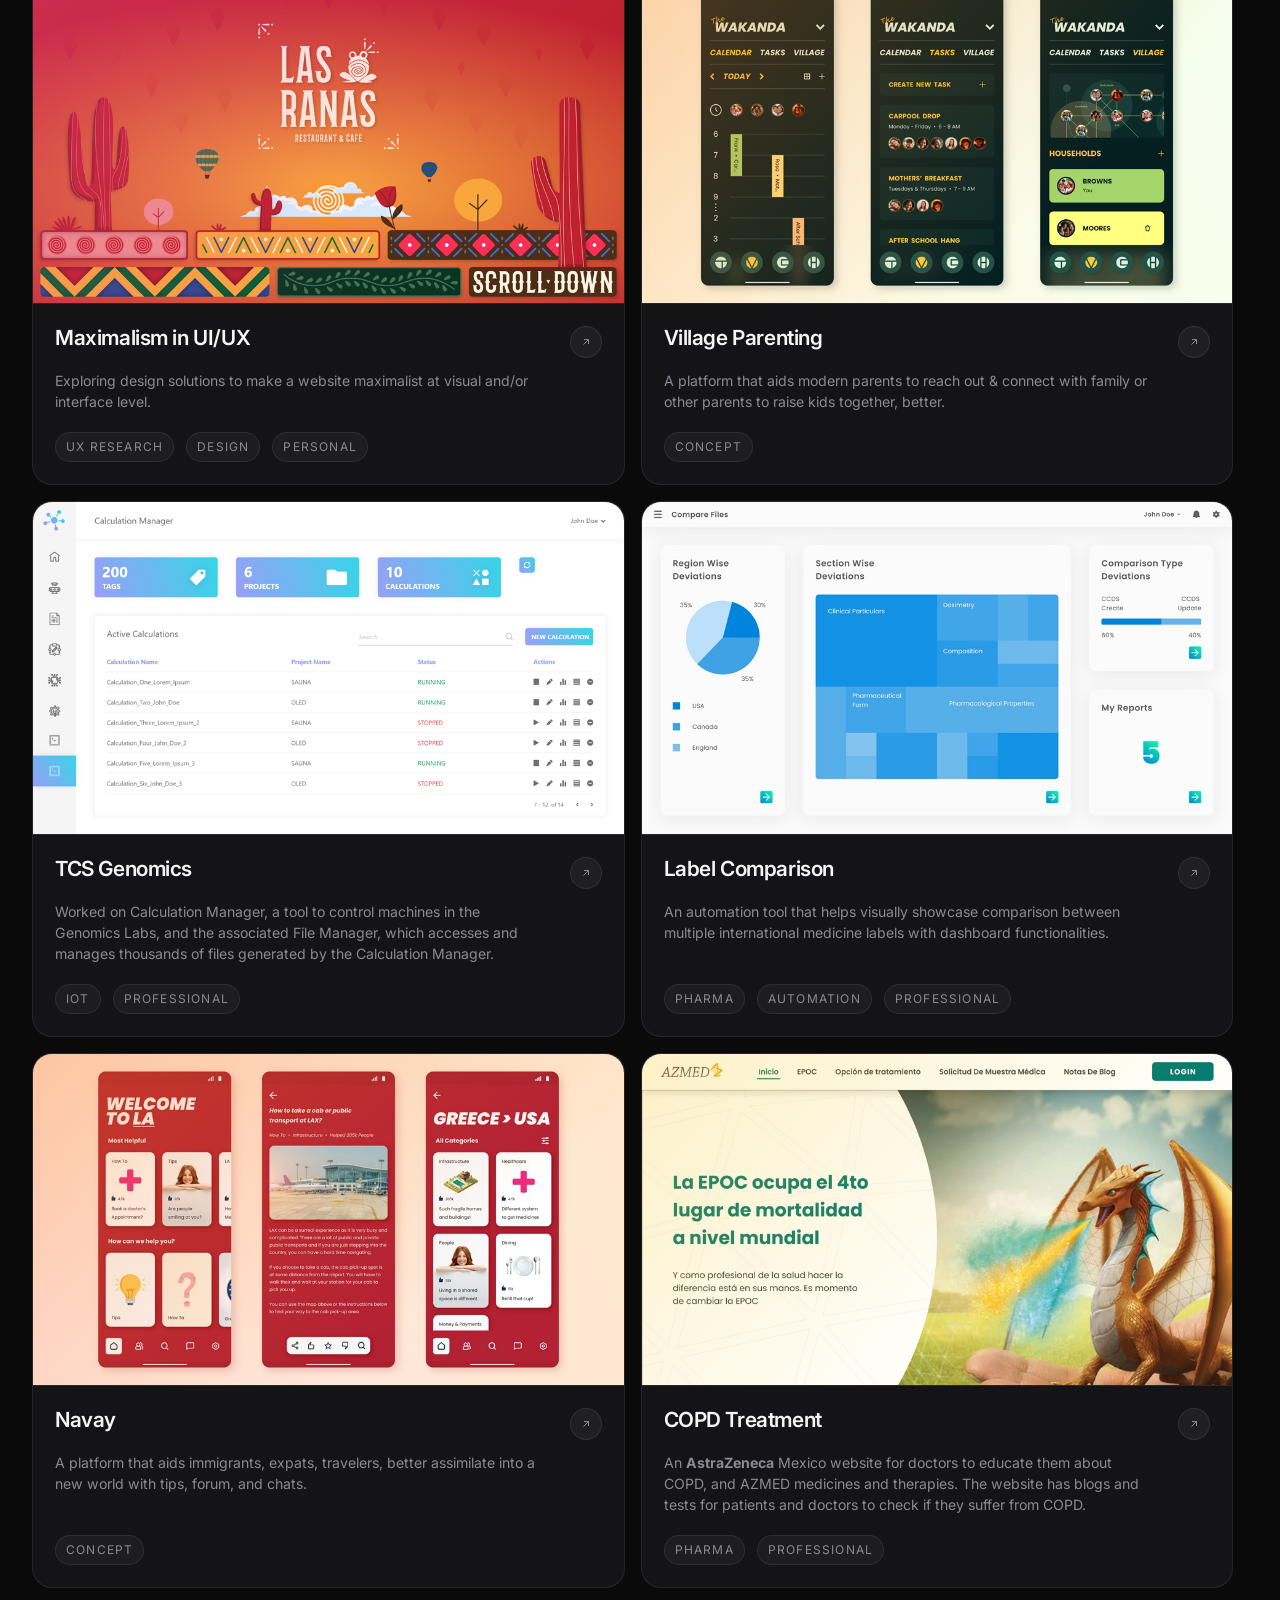
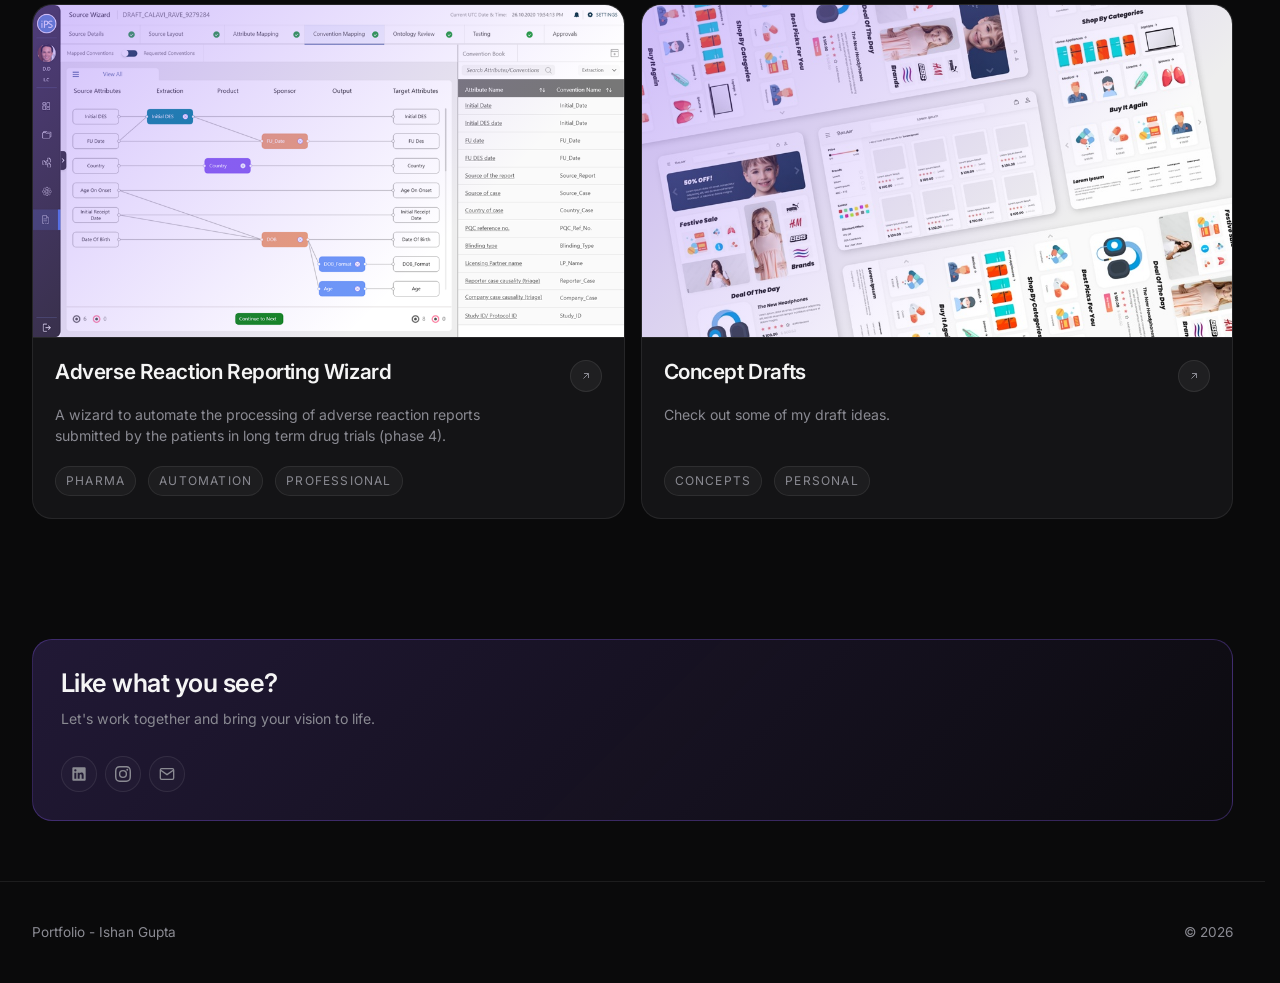
==== commit 2271abe0: "Revision" ====
--- a/index.html
+++ b/index.html
@@ -6,7 +6,6 @@
   <meta name="viewport" content="width=device-width, initial-scale=1.0" />
   <title>Ishan Gupta — Portfolio</title>
   <meta name="description" content="UI/UX Designer & Graphic Designer, making digital world a better place, one project at a time." />
-  <meta property = "og:image" content="https://github.com/swanishan/portfolio/blob/main/assets/home/meta-image.png?raw=true" />
   <link rel="icon" type="image/x-icon" href="assets/home/favicon.png" />
   <link rel="preconnect" href="https://fonts.googleapis.com" />
   <link rel="preconnect" href="https://fonts.gstatic.com" crossorigin />
--- a/css/style.css
+++ b/css/style.css
@@ -248,11 +248,11 @@
 
 .hero-stat {
   background: var(--card);
-  border: 1px solid var(--border);
+  border: 2px solid var(--border);
   border-radius: var(--radius);
   gap: 16px;
-  height: 50vh;
-  width: fit-content;
+  height: 51vh;
+  width: 34vh;
 }
 
 .hero-stat-num {
@@ -1095,8 +1095,8 @@
   .bento.size-wide   { grid-column: span 4; }
   .bento.size-square { grid-column: span 2; }
   .gallery-grid { grid-template-columns: repeat(3, 1fr); }
-  .hero-inner { grid-template-columns: 1fr; gap: 32px; justify-content: start; padding-left: 0; border: solid greenyellow 2px;}
-  .hero-stat {height: 50vh; width: 33.33vh;}
+  .hero-inner { grid-template-columns: 1fr; gap: 32px; justify-content: start; padding-left: 0; border: solid orange 2px;}
+  .hero-stat {height: 45vh; width: 30vh;}
   .skills-grid { grid-template-columns: repeat(3, 1fr); }
   .hero-scroll {opacity: 0;}
 }
@@ -1118,7 +1118,7 @@
     gap: 2px;
   }
   .hero-inner { padding-left: 0;}
-  .hero-stat {height: 50vh; width: 33.33vh;}
+  .hero-stat {height: 45vh; width: 30vh;}
   .menu-toggle { display: flex; }
   .bento-grid { grid-template-columns: repeat(2, 1fr); }
   .bento.size-lg,
